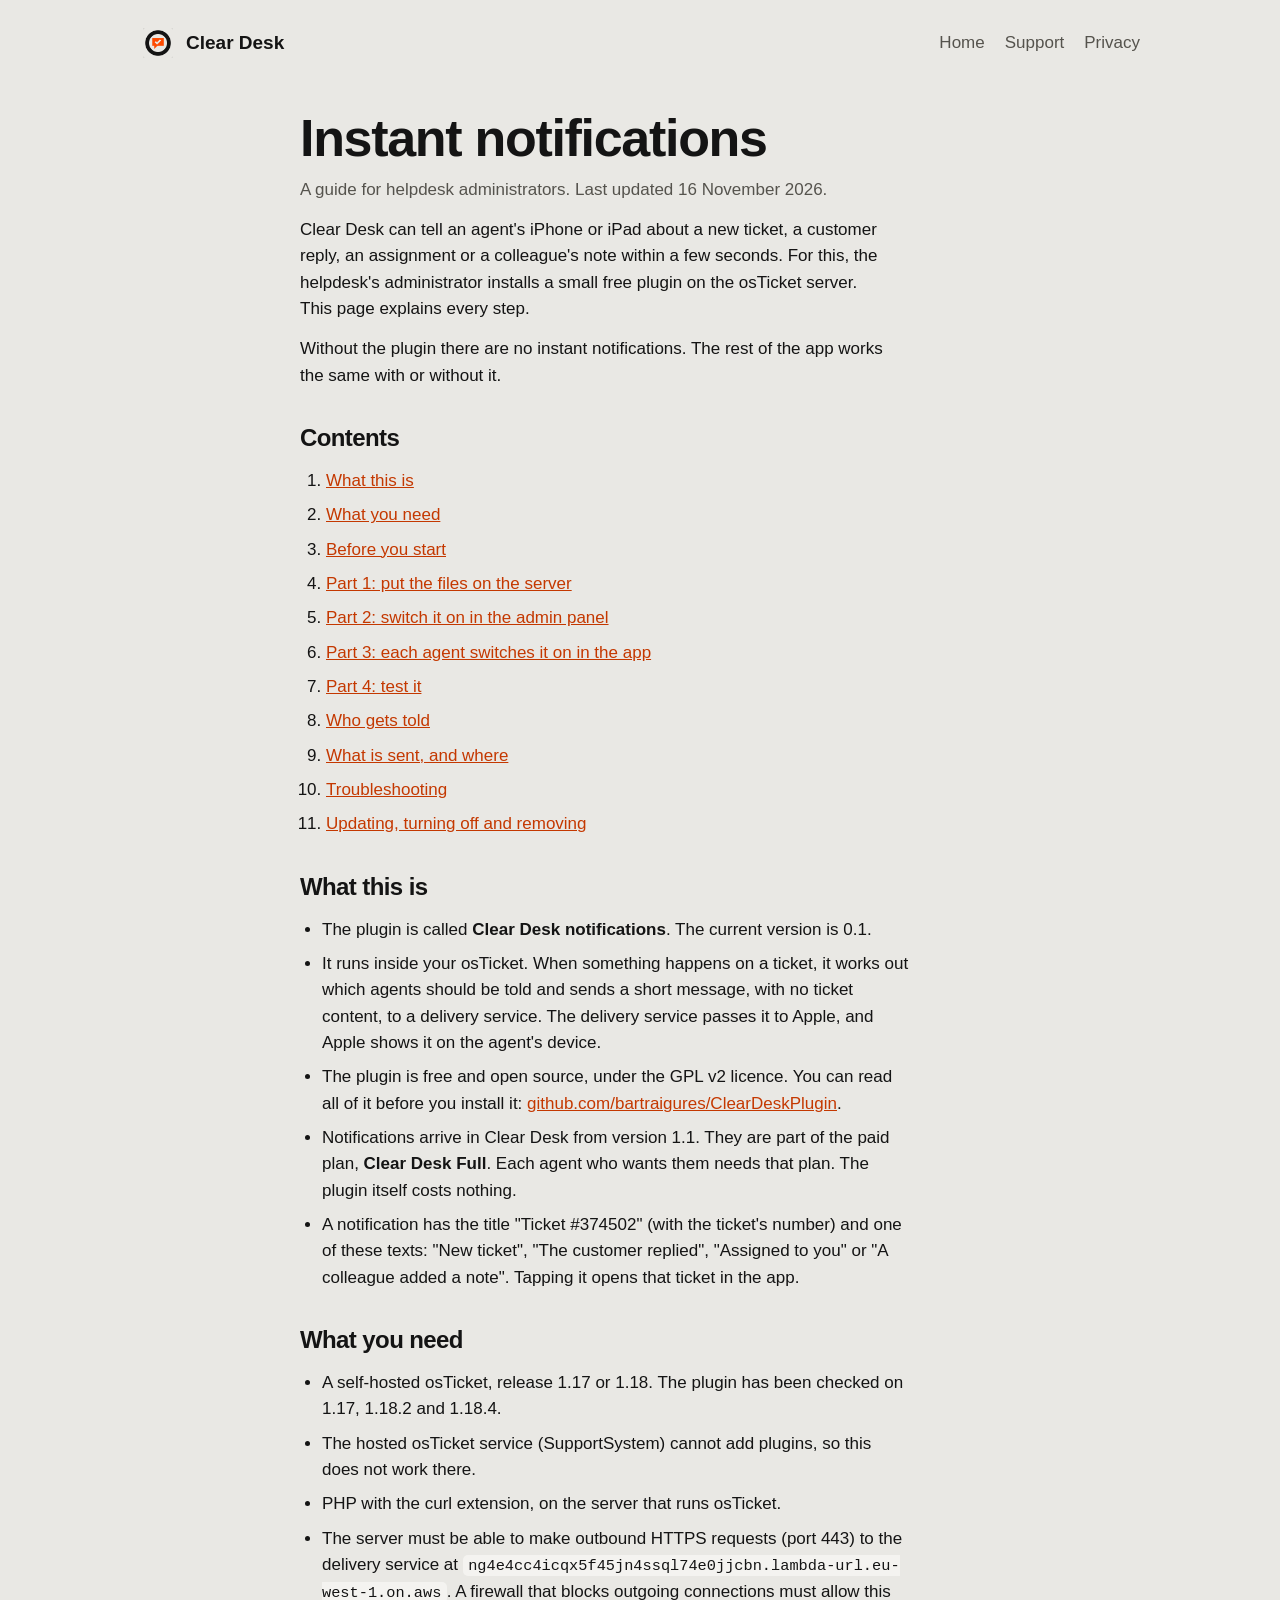
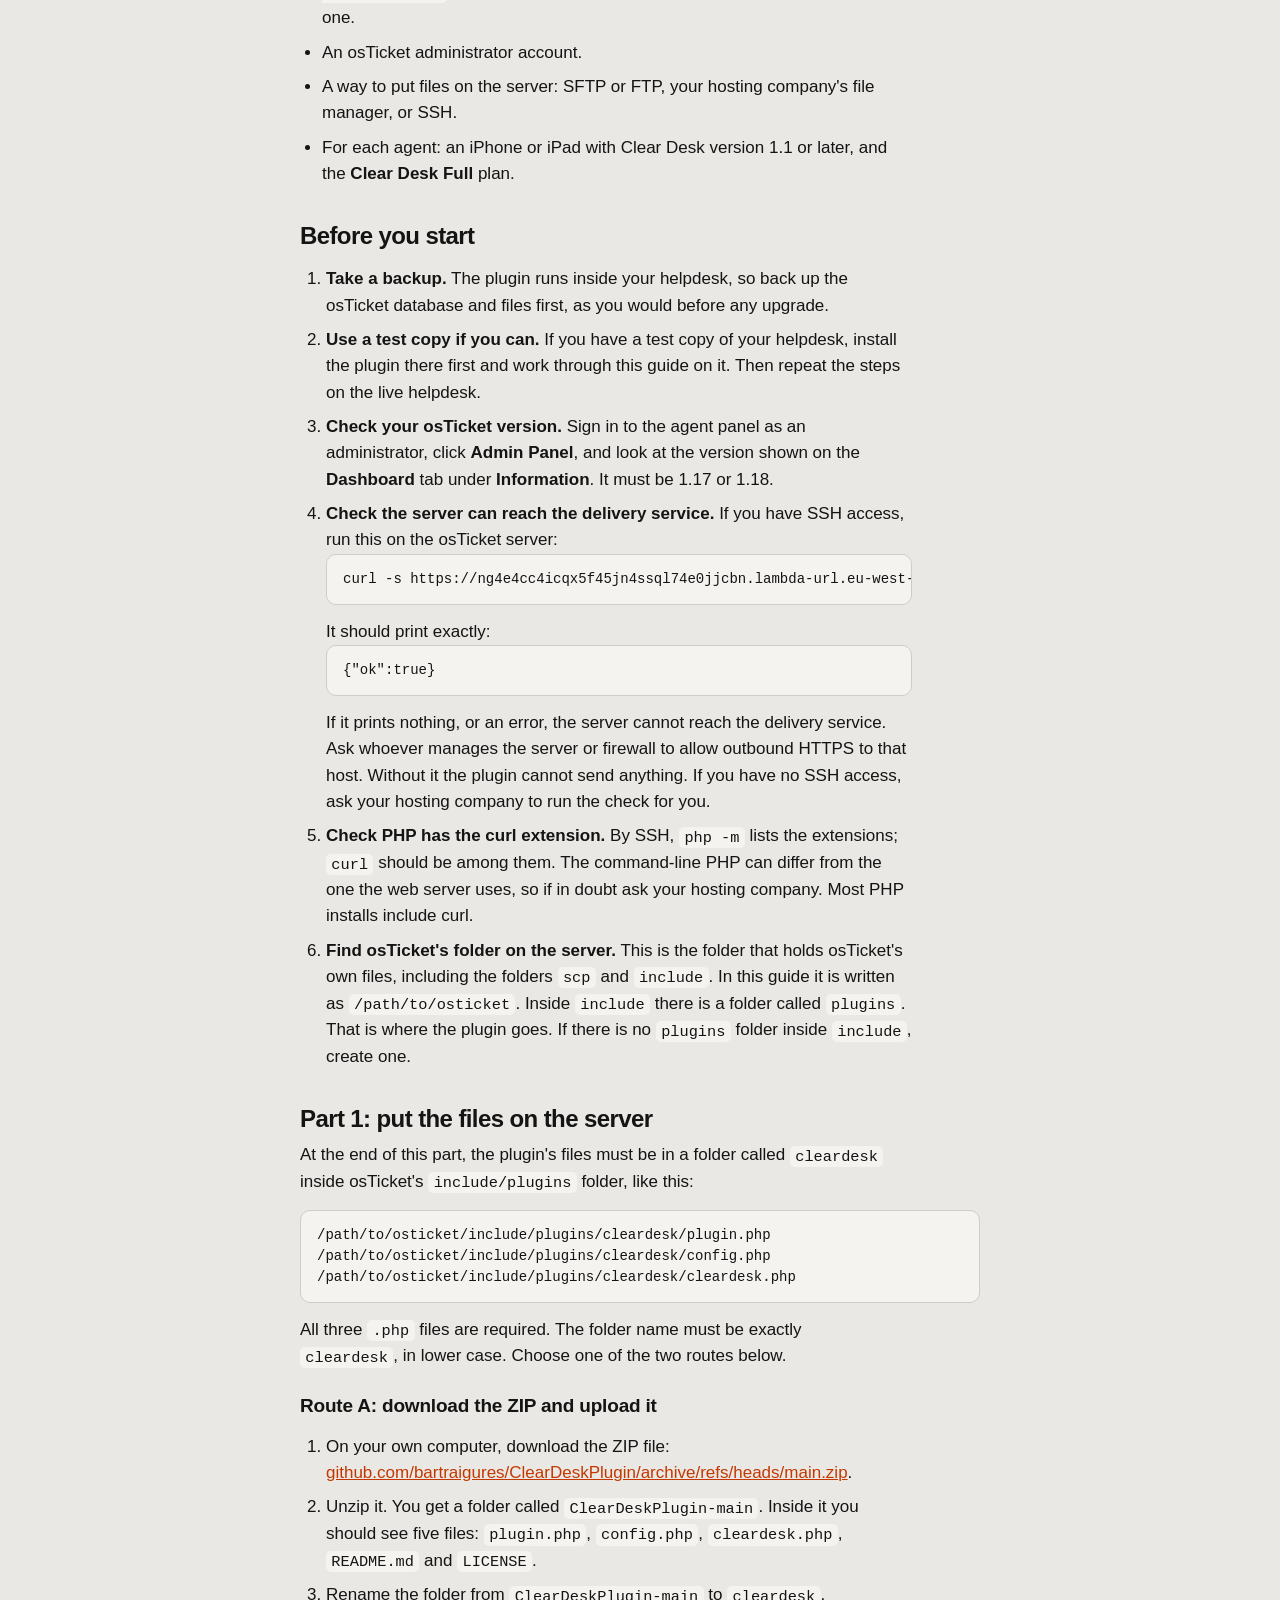
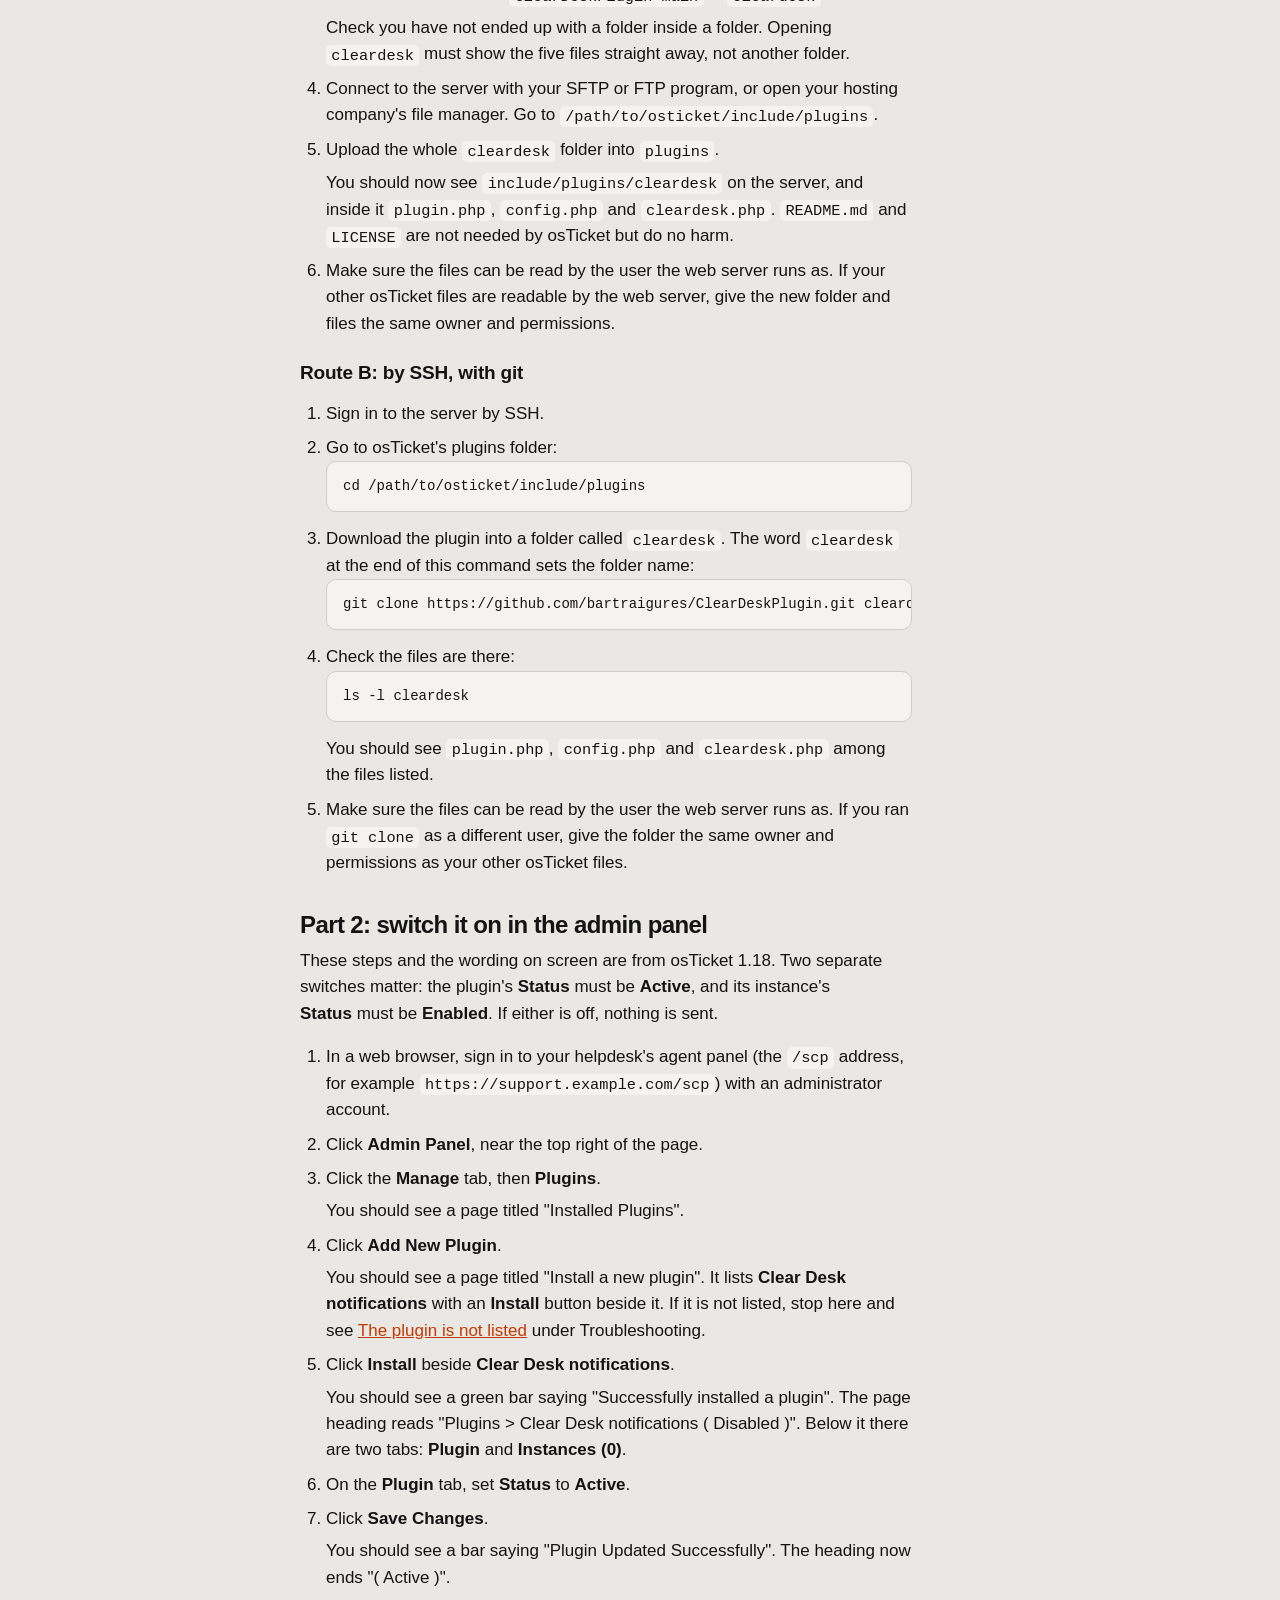
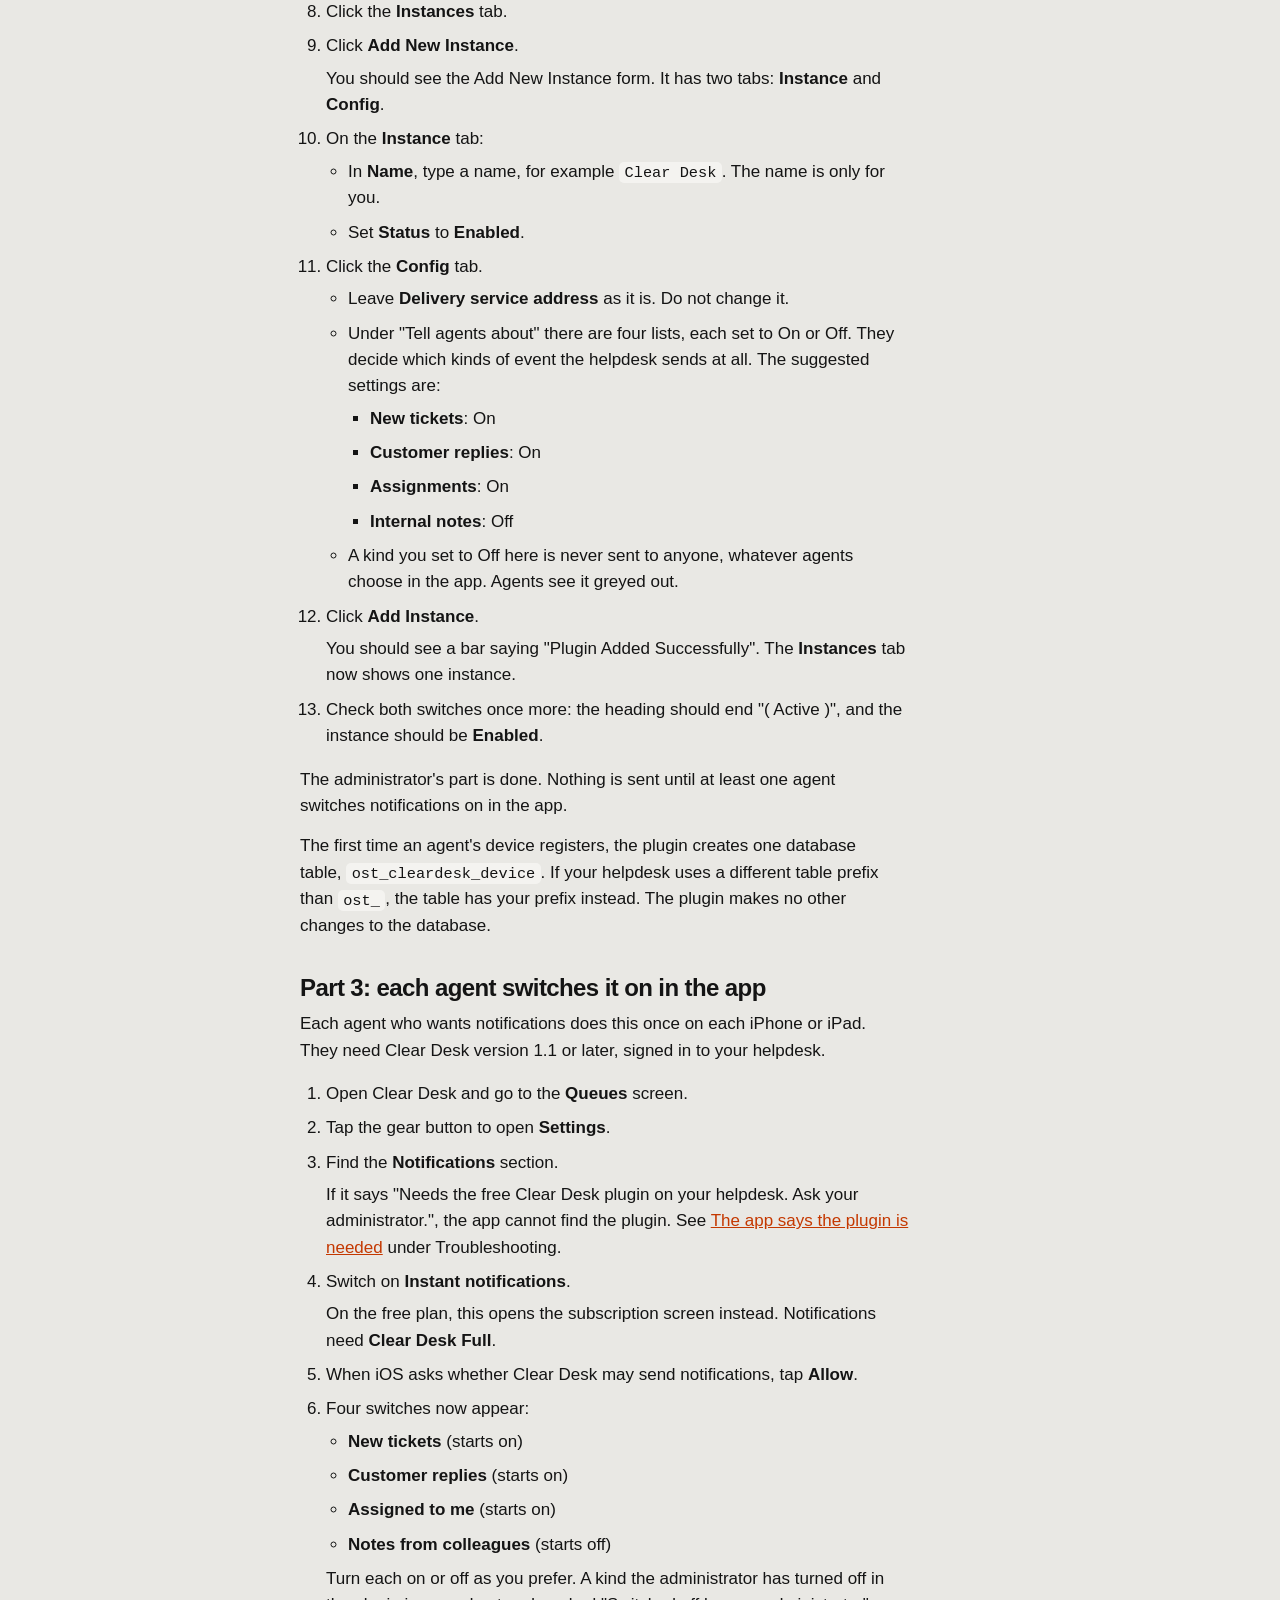
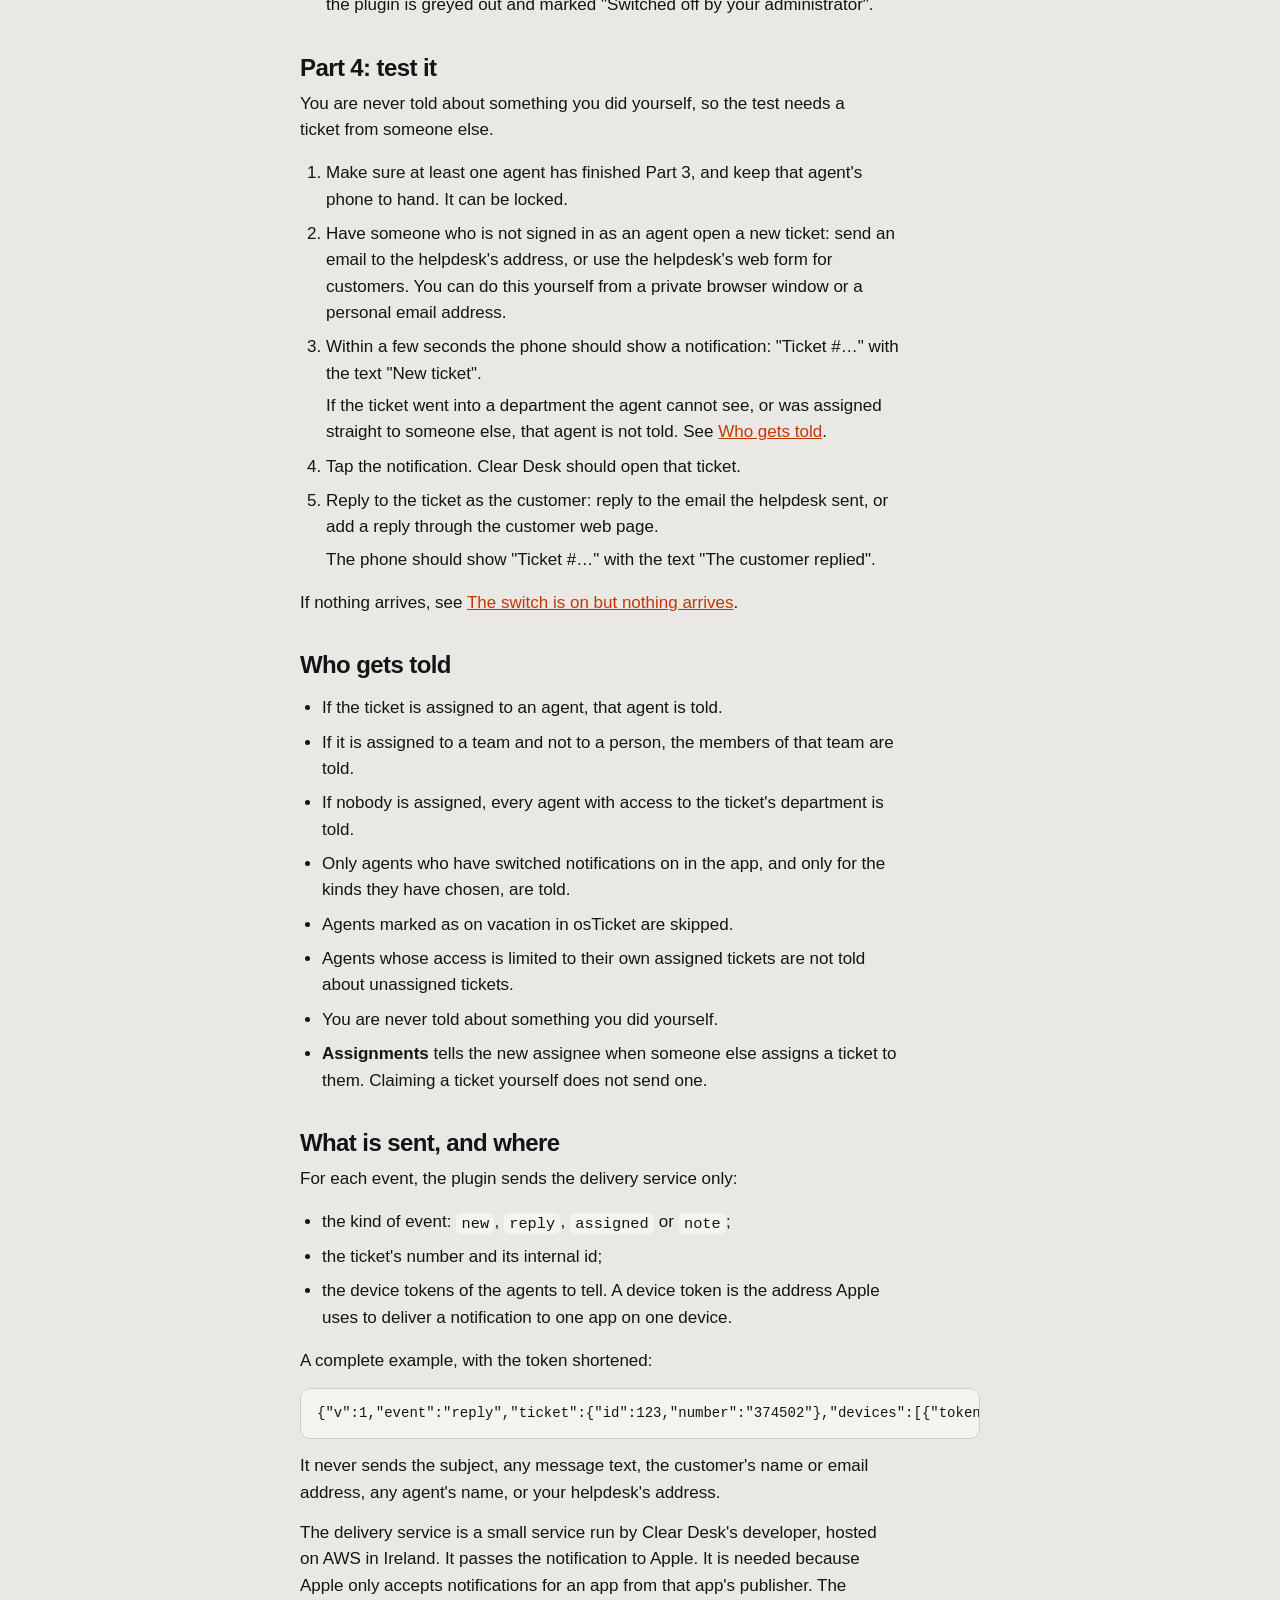
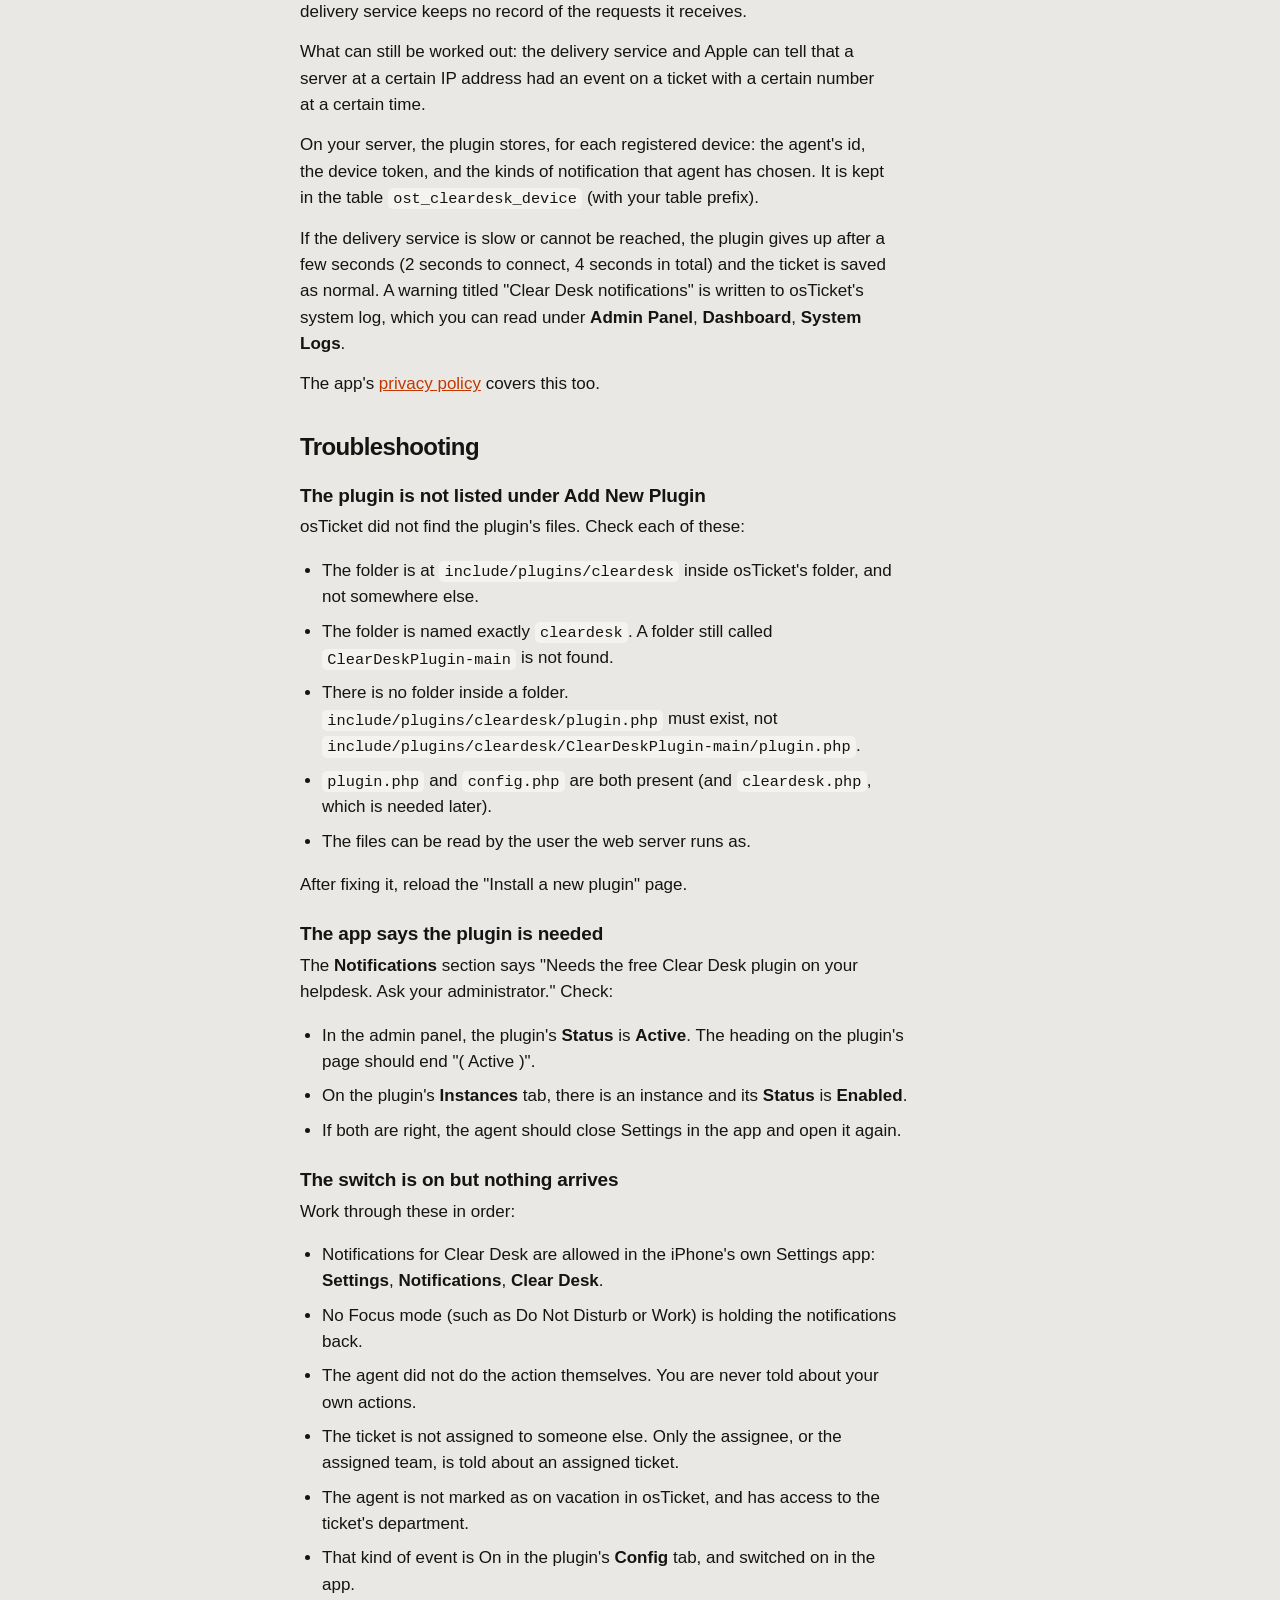
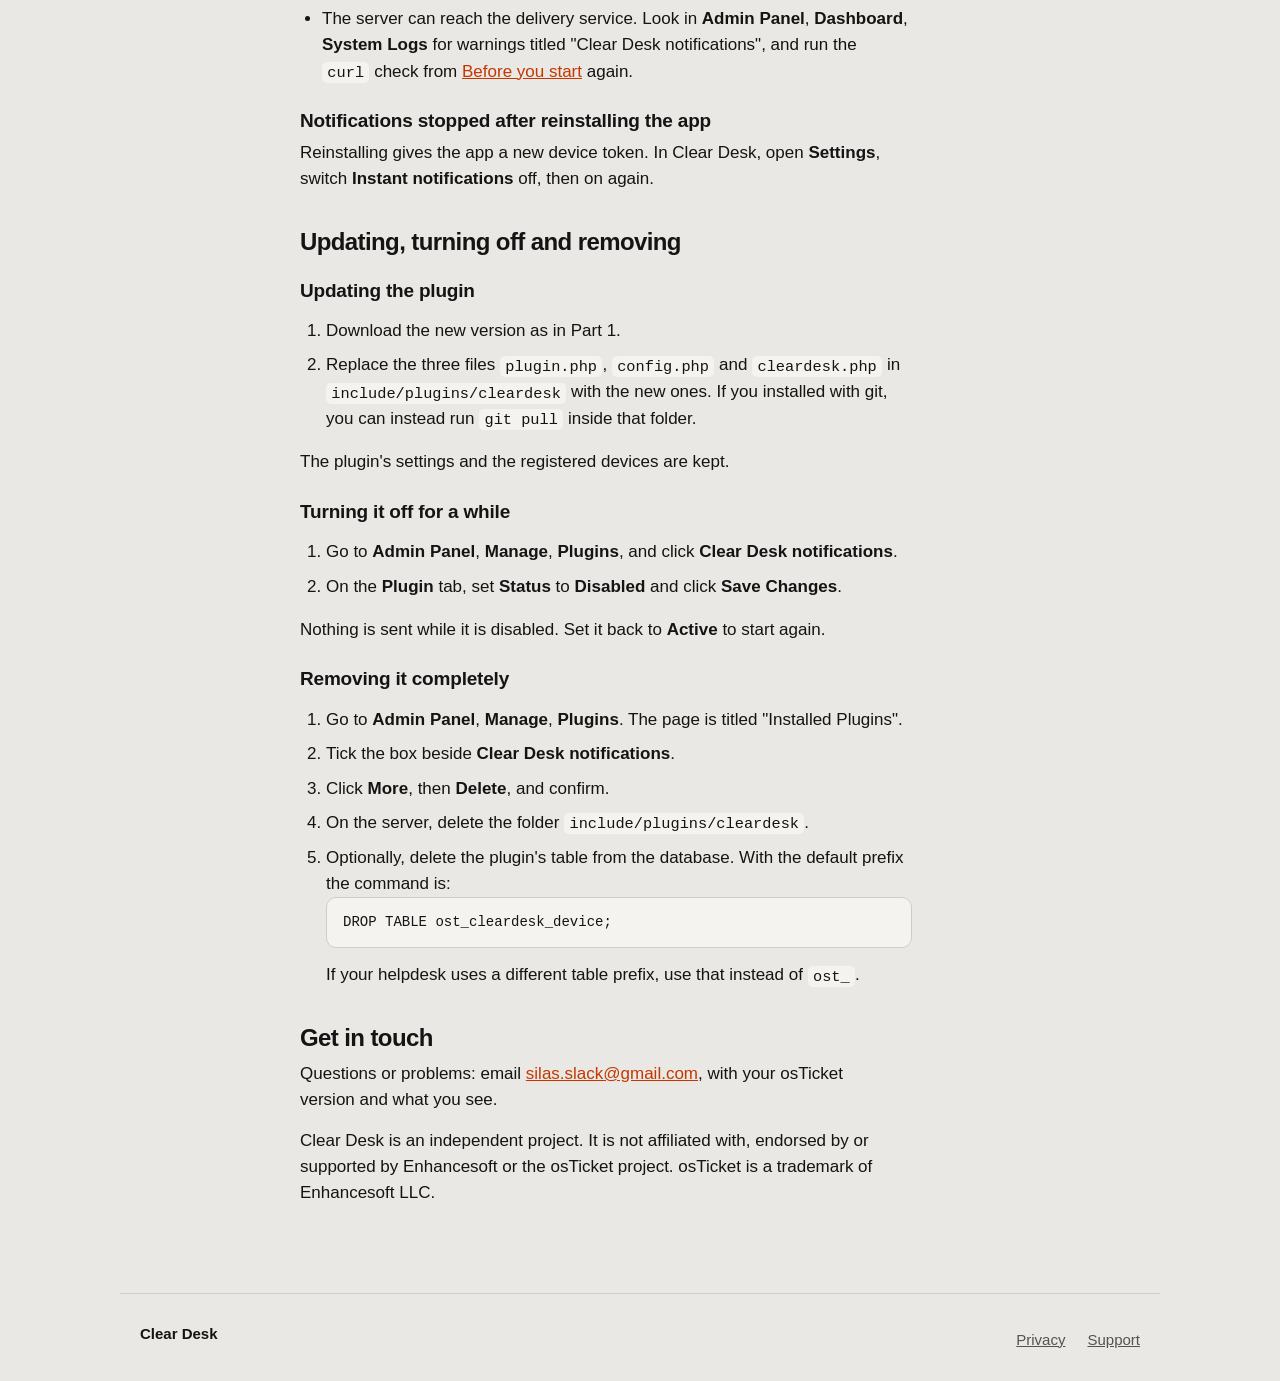
==== notifications.html @ 67a43e0c "Add the step-by-step guide to instant notifications A full install guide for the optional plugin, a " ====
<!doctype html>
<html lang="en">
<head>
<meta charset="utf-8">
<meta name="viewport" content="width=device-width, initial-scale=1">
<title>Notifications: Clear Desk</title>
<meta name="description" content="How a helpdesk administrator installs the free Clear Desk notifications plugin on a self-hosted osTicket, step by step.">
<link rel="icon" href="img/icon.png">
<link rel="stylesheet" href="site.css">
</head>
<body>
<header class="wrap top">
<a class="brand" href="./"><img src="img/icon.png" alt="" width="36" height="36">Clear Desk</a>
<nav><a href="./">Home</a><a href="support.html">Support</a><a href="privacy.html">Privacy</a></nav>
</header>

<main class="wrap prose">
<h1>Instant notifications</h1>
<p class="dated">A guide for helpdesk administrators. Last updated 16 November 2026.</p>

<p>Clear Desk can tell an agent's iPhone or iPad about a new ticket, a customer reply, an assignment or a colleague's note within a few seconds. For this, the helpdesk's administrator installs a small free plugin on the osTicket server. This page explains every step.</p>
<p>Without the plugin there are no instant notifications. The rest of the app works the same with or without it.</p>

<h2>Contents</h2>
<ol>
<li><a href="#about">What this is</a></li>
<li><a href="#need">What you need</a></li>
<li><a href="#before">Before you start</a></li>
<li><a href="#files">Part 1: put the files on the server</a></li>
<li><a href="#admin">Part 2: switch it on in the admin panel</a></li>
<li><a href="#app">Part 3: each agent switches it on in the app</a></li>
<li><a href="#test">Part 4: test it</a></li>
<li><a href="#who">Who gets told</a></li>
<li><a href="#sent">What is sent, and where</a></li>
<li><a href="#trouble">Troubleshooting</a></li>
<li><a href="#remove">Updating, turning off and removing</a></li>
</ol>

<h2 id="about">What this is</h2>
<ul>
<li>The plugin is called <strong>Clear Desk notifications</strong>. The current version is 0.1.</li>
<li>It runs inside your osTicket. When something happens on a ticket, it works out which agents should be told and sends a short message, with no ticket content, to a delivery service. The delivery service passes it to Apple, and Apple shows it on the agent's device.</li>
<li>The plugin is free and open source, under the GPL v2 licence. You can read all of it before you install it: <a href="https://github.com/bartraigures/ClearDeskPlugin">github.com/bartraigures/ClearDeskPlugin</a>.</li>
<li>Notifications arrive in Clear Desk from version 1.1. They are part of the paid plan, <strong>Clear Desk Full</strong>. Each agent who wants them needs that plan. The plugin itself costs nothing.</li>
<li>A notification has the title "Ticket #374502" (with the ticket's number) and one of these texts: "New ticket", "The customer replied", "Assigned to you" or "A colleague added a note". Tapping it opens that ticket in the app.</li>
</ul>

<h2 id="need">What you need</h2>
<ul>
<li>A self-hosted osTicket, release 1.17 or 1.18. The plugin has been checked on 1.17, 1.18.2 and 1.18.4.</li>
<li>The hosted osTicket service (SupportSystem) cannot add plugins, so this does not work there.</li>
<li>PHP with the curl extension, on the server that runs osTicket.</li>
<li>The server must be able to make outbound HTTPS requests (port 443) to the delivery service at <code>ng4e4cc4icqx5f45jn4ssql74e0jjcbn.lambda-url.eu-west-1.on.aws</code>. A firewall that blocks outgoing connections must allow this one.</li>
<li>An osTicket administrator account.</li>
<li>A way to put files on the server: SFTP or FTP, your hosting company's file manager, or SSH.</li>
<li>For each agent: an iPhone or iPad with Clear Desk version 1.1 or later, and the <strong>Clear Desk Full</strong> plan.</li>
</ul>

<h2 id="before">Before you start</h2>
<ol>
<li>
<p><strong>Take a backup.</strong> The plugin runs inside your helpdesk, so back up the osTicket database and files first, as you would before any upgrade.</p>
</li>
<li>
<p><strong>Use a test copy if you can.</strong> If you have a test copy of your helpdesk, install the plugin there first and work through this guide on it. Then repeat the steps on the live helpdesk.</p>
</li>
<li>
<p><strong>Check your osTicket version.</strong> Sign in to the agent panel as an administrator, click <strong>Admin Panel</strong>, and look at the version shown on the <strong>Dashboard</strong> tab under <strong>Information</strong>. It must be 1.17 or 1.18.</p>
</li>
<li>
<p><strong>Check the server can reach the delivery service.</strong> If you have SSH access, run this on the osTicket server:</p>
<pre><code>curl -s https://ng4e4cc4icqx5f45jn4ssql74e0jjcbn.lambda-url.eu-west-1.on.aws/v1/health</code></pre>
<p>It should print exactly:</p>
<pre><code>{"ok":true}</code></pre>
<p>If it prints nothing, or an error, the server cannot reach the delivery service. Ask whoever manages the server or firewall to allow outbound HTTPS to that host. Without it the plugin cannot send anything. If you have no SSH access, ask your hosting company to run the check for you.</p>
</li>
<li>
<p><strong>Check PHP has the curl extension.</strong> By SSH, <code>php -m</code> lists the extensions; <code>curl</code> should be among them. The command-line PHP can differ from the one the web server uses, so if in doubt ask your hosting company. Most PHP installs include curl.</p>
</li>
<li>
<p><strong>Find osTicket's folder on the server.</strong> This is the folder that holds osTicket's own files, including the folders <code>scp</code> and <code>include</code>. In this guide it is written as <code>/path/to/osticket</code>. Inside <code>include</code> there is a folder called <code>plugins</code>. That is where the plugin goes. If there is no <code>plugins</code> folder inside <code>include</code>, create one.</p>
</li>
</ol>

<h2 id="files">Part 1: put the files on the server</h2>
<p>At the end of this part, the plugin's files must be in a folder called <code>cleardesk</code> inside osTicket's <code>include/plugins</code> folder, like this:</p>
<pre><code>/path/to/osticket/include/plugins/cleardesk/plugin.php
/path/to/osticket/include/plugins/cleardesk/config.php
/path/to/osticket/include/plugins/cleardesk/cleardesk.php</code></pre>
<p>All three <code>.php</code> files are required. The folder name must be exactly <code>cleardesk</code>, in lower case. Choose one of the two routes below.</p>

<h3>Route A: download the ZIP and upload it</h3>
<ol>
<li>
<p>On your own computer, download the ZIP file: <a href="https://github.com/bartraigures/ClearDeskPlugin/archive/refs/heads/main.zip">github.com/bartraigures/ClearDeskPlugin/archive/refs/heads/main.zip</a>.</p>
</li>
<li>
<p>Unzip it. You get a folder called <code>ClearDeskPlugin-main</code>. Inside it you should see five files: <code>plugin.php</code>, <code>config.php</code>, <code>cleardesk.php</code>, <code>README.md</code> and <code>LICENSE</code>.</p>
</li>
<li>
<p>Rename the folder from <code>ClearDeskPlugin-main</code> to <code>cleardesk</code>.</p>
<p>Check you have not ended up with a folder inside a folder. Opening <code>cleardesk</code> must show the five files straight away, not another folder.</p>
</li>
<li>
<p>Connect to the server with your SFTP or FTP program, or open your hosting company's file manager. Go to <code>/path/to/osticket/include/plugins</code>.</p>
</li>
<li>
<p>Upload the whole <code>cleardesk</code> folder into <code>plugins</code>.</p>
<p>You should now see <code>include/plugins/cleardesk</code> on the server, and inside it <code>plugin.php</code>, <code>config.php</code> and <code>cleardesk.php</code>. <code>README.md</code> and <code>LICENSE</code> are not needed by osTicket but do no harm.</p>
</li>
<li>
<p>Make sure the files can be read by the user the web server runs as. If your other osTicket files are readable by the web server, give the new folder and files the same owner and permissions.</p>
</li>
</ol>

<h3>Route B: by SSH, with git</h3>
<ol>
<li>
<p>Sign in to the server by SSH.</p>
</li>
<li>
<p>Go to osTicket's plugins folder:</p>
<pre><code>cd /path/to/osticket/include/plugins</code></pre>
</li>
<li>
<p>Download the plugin into a folder called <code>cleardesk</code>. The word <code>cleardesk</code> at the end of this command sets the folder name:</p>
<pre><code>git clone https://github.com/bartraigures/ClearDeskPlugin.git cleardesk</code></pre>
</li>
<li>
<p>Check the files are there:</p>
<pre><code>ls -l cleardesk</code></pre>
<p>You should see <code>plugin.php</code>, <code>config.php</code> and <code>cleardesk.php</code> among the files listed.</p>
</li>
<li>
<p>Make sure the files can be read by the user the web server runs as. If you ran <code>git clone</code> as a different user, give the folder the same owner and permissions as your other osTicket files.</p>
</li>
</ol>

<h2 id="admin">Part 2: switch it on in the admin panel</h2>
<p>These steps and the wording on screen are from osTicket 1.18. Two separate switches matter: the plugin's <strong>Status</strong> must be <strong>Active</strong>, and its instance's <strong>Status</strong> must be <strong>Enabled</strong>. If either is off, nothing is sent.</p>
<ol>
<li>
<p>In a web browser, sign in to your helpdesk's agent panel (the <code>/scp</code> address, for example <code>https://support.example.com/scp</code>) with an administrator account.</p>
</li>
<li>
<p>Click <strong>Admin Panel</strong>, near the top right of the page.</p>
</li>
<li>
<p>Click the <strong>Manage</strong> tab, then <strong>Plugins</strong>.</p>
<p>You should see a page titled "Installed Plugins".</p>
</li>
<li>
<p>Click <strong>Add New Plugin</strong>.</p>
<p>You should see a page titled "Install a new plugin". It lists <strong>Clear Desk notifications</strong> with an <strong>Install</strong> button beside it. If it is not listed, stop here and see <a href="#not-listed">The plugin is not listed</a> under Troubleshooting.</p>
</li>
<li>
<p>Click <strong>Install</strong> beside <strong>Clear Desk notifications</strong>.</p>
<p>You should see a green bar saying "Successfully installed a plugin". The page heading reads "Plugins &gt; Clear Desk notifications ( Disabled )". Below it there are two tabs: <strong>Plugin</strong> and <strong>Instances (0)</strong>.</p>
</li>
<li>
<p>On the <strong>Plugin</strong> tab, set <strong>Status</strong> to <strong>Active</strong>.</p>
</li>
<li>
<p>Click <strong>Save Changes</strong>.</p>
<p>You should see a bar saying "Plugin Updated Successfully". The heading now ends "( Active )".</p>
</li>
<li>
<p>Click the <strong>Instances</strong> tab.</p>
</li>
<li>
<p>Click <strong>Add New Instance</strong>.</p>
<p>You should see the Add New Instance form. It has two tabs: <strong>Instance</strong> and <strong>Config</strong>.</p>
</li>
<li>
<p>On the <strong>Instance</strong> tab:</p>
<ul>
<li>In <strong>Name</strong>, type a name, for example <code>Clear Desk</code>. The name is only for you.</li>
<li>Set <strong>Status</strong> to <strong>Enabled</strong>.</li>
</ul>
</li>
<li>
<p>Click the <strong>Config</strong> tab.</p>
<ul>
<li>Leave <strong>Delivery service address</strong> as it is. Do not change it.</li>
<li>Under "Tell agents about" there are four lists, each set to On or Off. They decide which kinds of event the helpdesk sends at all. The suggested settings are:
<ul>
<li><strong>New tickets</strong>: On</li>
<li><strong>Customer replies</strong>: On</li>
<li><strong>Assignments</strong>: On</li>
<li><strong>Internal notes</strong>: Off</li>
</ul>
</li>
<li>A kind you set to Off here is never sent to anyone, whatever agents choose in the app. Agents see it greyed out.</li>
</ul>
</li>
<li>
<p>Click <strong>Add Instance</strong>.</p>
<p>You should see a bar saying "Plugin Added Successfully". The <strong>Instances</strong> tab now shows one instance.</p>
</li>
<li>
<p>Check both switches once more: the heading should end "( Active )", and the instance should be <strong>Enabled</strong>.</p>
</li>
</ol>
<p>The administrator's part is done. Nothing is sent until at least one agent switches notifications on in the app.</p>
<p>The first time an agent's device registers, the plugin creates one database table, <code>ost_cleardesk_device</code>. If your helpdesk uses a different table prefix than <code>ost_</code>, the table has your prefix instead. The plugin makes no other changes to the database.</p>

<h2 id="app">Part 3: each agent switches it on in the app</h2>
<p>Each agent who wants notifications does this once on each iPhone or iPad. They need Clear Desk version 1.1 or later, signed in to your helpdesk.</p>
<ol>
<li>
<p>Open Clear Desk and go to the <strong>Queues</strong> screen.</p>
</li>
<li>
<p>Tap the gear button to open <strong>Settings</strong>.</p>
</li>
<li>
<p>Find the <strong>Notifications</strong> section.</p>
<p>If it says "Needs the free Clear Desk plugin on your helpdesk. Ask your administrator.", the app cannot find the plugin. See <a href="#app-says">The app says the plugin is needed</a> under Troubleshooting.</p>
</li>
<li>
<p>Switch on <strong>Instant notifications</strong>.</p>
<p>On the free plan, this opens the subscription screen instead. Notifications need <strong>Clear Desk Full</strong>.</p>
</li>
<li>
<p>When iOS asks whether Clear Desk may send notifications, tap <strong>Allow</strong>.</p>
</li>
<li>
<p>Four switches now appear:</p>
<ul>
<li><strong>New tickets</strong> (starts on)</li>
<li><strong>Customer replies</strong> (starts on)</li>
<li><strong>Assigned to me</strong> (starts on)</li>
<li><strong>Notes from colleagues</strong> (starts off)</li>
</ul>
<p>Turn each on or off as you prefer. A kind the administrator has turned off in the plugin is greyed out and marked "Switched off by your administrator".</p>
</li>
</ol>

<h2 id="test">Part 4: test it</h2>
<p>You are never told about something you did yourself, so the test needs a ticket from someone else.</p>
<ol>
<li>
<p>Make sure at least one agent has finished Part 3, and keep that agent's phone to hand. It can be locked.</p>
</li>
<li>
<p>Have someone who is not signed in as an agent open a new ticket: send an email to the helpdesk's address, or use the helpdesk's web form for customers. You can do this yourself from a private browser window or a personal email address.</p>
</li>
<li>
<p>Within a few seconds the phone should show a notification: "Ticket #…" with the text "New ticket".</p>
<p>If the ticket went into a department the agent cannot see, or was assigned straight to someone else, that agent is not told. See <a href="#who">Who gets told</a>.</p>
</li>
<li>
<p>Tap the notification. Clear Desk should open that ticket.</p>
</li>
<li>
<p>Reply to the ticket as the customer: reply to the email the helpdesk sent, or add a reply through the customer web page.</p>
<p>The phone should show "Ticket #…" with the text "The customer replied".</p>
</li>
</ol>
<p>If nothing arrives, see <a href="#nothing">The switch is on but nothing arrives</a>.</p>

<h2 id="who">Who gets told</h2>
<ul>
<li>If the ticket is assigned to an agent, that agent is told.</li>
<li>If it is assigned to a team and not to a person, the members of that team are told.</li>
<li>If nobody is assigned, every agent with access to the ticket's department is told.</li>
<li>Only agents who have switched notifications on in the app, and only for the kinds they have chosen, are told.</li>
<li>Agents marked as on vacation in osTicket are skipped.</li>
<li>Agents whose access is limited to their own assigned tickets are not told about unassigned tickets.</li>
<li>You are never told about something you did yourself.</li>
<li><strong>Assignments</strong> tells the new assignee when someone else assigns a ticket to them. Claiming a ticket yourself does not send one.</li>
</ul>

<h2 id="sent">What is sent, and where</h2>
<p>For each event, the plugin sends the delivery service only:</p>
<ul>
<li>the kind of event: <code>new</code>, <code>reply</code>, <code>assigned</code> or <code>note</code>;</li>
<li>the ticket's number and its internal id;</li>
<li>the device tokens of the agents to tell. A device token is the address Apple uses to deliver a notification to one app on one device.</li>
</ul>
<p>A complete example, with the token shortened:</p>
<pre><code>{"v":1,"event":"reply","ticket":{"id":123,"number":"374502"},"devices":[{"token":"…","env":"production"}]}</code></pre>
<p>It never sends the subject, any message text, the customer's name or email address, any agent's name, or your helpdesk's address.</p>
<p>The delivery service is a small service run by Clear Desk's developer, hosted on AWS in Ireland. It passes the notification to Apple. It is needed because Apple only accepts notifications for an app from that app's publisher. The delivery service keeps no record of the requests it receives.</p>
<p>What can still be worked out: the delivery service and Apple can tell that a server at a certain IP address had an event on a ticket with a certain number at a certain time.</p>
<p>On your server, the plugin stores, for each registered device: the agent's id, the device token, and the kinds of notification that agent has chosen. It is kept in the table <code>ost_cleardesk_device</code> (with your table prefix).</p>
<p>If the delivery service is slow or cannot be reached, the plugin gives up after a few seconds (2 seconds to connect, 4 seconds in total) and the ticket is saved as normal. A warning titled "Clear Desk notifications" is written to osTicket's system log, which you can read under <strong>Admin Panel</strong>, <strong>Dashboard</strong>, <strong>System Logs</strong>.</p>
<p>The app's <a href="privacy.html">privacy policy</a> covers this too.</p>

<h2 id="trouble">Troubleshooting</h2>

<h3 id="not-listed">The plugin is not listed under Add New Plugin</h3>
<p>osTicket did not find the plugin's files. Check each of these:</p>
<ul>
<li>The folder is at <code>include/plugins/cleardesk</code> inside osTicket's folder, and not somewhere else.</li>
<li>The folder is named exactly <code>cleardesk</code>. A folder still called <code>ClearDeskPlugin-main</code> is not found.</li>
<li>There is no folder inside a folder. <code>include/plugins/cleardesk/plugin.php</code> must exist, not <code>include/plugins/cleardesk/ClearDeskPlugin-main/plugin.php</code>.</li>
<li><code>plugin.php</code> and <code>config.php</code> are both present (and <code>cleardesk.php</code>, which is needed later).</li>
<li>The files can be read by the user the web server runs as.</li>
</ul>
<p>After fixing it, reload the "Install a new plugin" page.</p>

<h3 id="app-says">The app says the plugin is needed</h3>
<p>The <strong>Notifications</strong> section says "Needs the free Clear Desk plugin on your helpdesk. Ask your administrator." Check:</p>
<ul>
<li>In the admin panel, the plugin's <strong>Status</strong> is <strong>Active</strong>. The heading on the plugin's page should end "( Active )".</li>
<li>On the plugin's <strong>Instances</strong> tab, there is an instance and its <strong>Status</strong> is <strong>Enabled</strong>.</li>
<li>If both are right, the agent should close Settings in the app and open it again.</li>
</ul>

<h3 id="nothing">The switch is on but nothing arrives</h3>
<p>Work through these in order:</p>
<ul>
<li>Notifications for Clear Desk are allowed in the iPhone's own Settings app: <strong>Settings</strong>, <strong>Notifications</strong>, <strong>Clear Desk</strong>.</li>
<li>No Focus mode (such as Do Not Disturb or Work) is holding the notifications back.</li>
<li>The agent did not do the action themselves. You are never told about your own actions.</li>
<li>The ticket is not assigned to someone else. Only the assignee, or the assigned team, is told about an assigned ticket.</li>
<li>The agent is not marked as on vacation in osTicket, and has access to the ticket's department.</li>
<li>That kind of event is On in the plugin's <strong>Config</strong> tab, and switched on in the app.</li>
<li>The server can reach the delivery service. Look in <strong>Admin Panel</strong>, <strong>Dashboard</strong>, <strong>System Logs</strong> for warnings titled "Clear Desk notifications", and run the <code>curl</code> check from <a href="#before">Before you start</a> again.</li>
</ul>

<h3>Notifications stopped after reinstalling the app</h3>
<p>Reinstalling gives the app a new device token. In Clear Desk, open <strong>Settings</strong>, switch <strong>Instant notifications</strong> off, then on again.</p>

<h2 id="remove">Updating, turning off and removing</h2>

<h3>Updating the plugin</h3>
<ol>
<li>
<p>Download the new version as in Part 1.</p>
</li>
<li>
<p>Replace the three files <code>plugin.php</code>, <code>config.php</code> and <code>cleardesk.php</code> in <code>include/plugins/cleardesk</code> with the new ones. If you installed with git, you can instead run <code>git pull</code> inside that folder.</p>
</li>
</ol>
<p>The plugin's settings and the registered devices are kept.</p>

<h3>Turning it off for a while</h3>
<ol>
<li>
<p>Go to <strong>Admin Panel</strong>, <strong>Manage</strong>, <strong>Plugins</strong>, and click <strong>Clear Desk notifications</strong>.</p>
</li>
<li>
<p>On the <strong>Plugin</strong> tab, set <strong>Status</strong> to <strong>Disabled</strong> and click <strong>Save Changes</strong>.</p>
</li>
</ol>
<p>Nothing is sent while it is disabled. Set it back to <strong>Active</strong> to start again.</p>

<h3>Removing it completely</h3>
<ol>
<li>
<p>Go to <strong>Admin Panel</strong>, <strong>Manage</strong>, <strong>Plugins</strong>. The page is titled "Installed Plugins".</p>
</li>
<li>
<p>Tick the box beside <strong>Clear Desk notifications</strong>.</p>
</li>
<li>
<p>Click <strong>More</strong>, then <strong>Delete</strong>, and confirm.</p>
</li>
<li>
<p>On the server, delete the folder <code>include/plugins/cleardesk</code>.</p>
</li>
<li>
<p>Optionally, delete the plugin's table from the database. With the default prefix the command is:</p>
<pre><code>DROP TABLE ost_cleardesk_device;</code></pre>
<p>If your helpdesk uses a different table prefix, use that instead of <code>ost_</code>.</p>
</li>
</ol>

<h2>Get in touch</h2>
<p>Questions or problems: email <a href="mailto:silas.slack@gmail.com">silas.slack@gmail.com</a>, with your osTicket version and what you see.</p>

<p>Clear Desk is an independent project. It is not affiliated with, endorsed by or supported by Enhancesoft or the osTicket project. osTicket is a trademark of Enhancesoft LLC.</p>
</main>

<footer class="wrap foot">
<span>Clear Desk</span>
<a href="privacy.html">Privacy</a>
<a href="support.html">Support</a>
</footer>
</body>
</html>
---- site.css ----
/* The same paper, ink and orange as the app icon. */
:root {
  --paper: #E9E8E4;
  --raised: #F4F3F0;
  --ink: #141414;
  --quiet: #55534D;
  --rule: #CFCDC6;
  --orange: #C43800;
  --term: #17171B;
  --term-text: #D8D5CC;
}
@media (prefers-color-scheme: dark) {
  :root {
    --paper: #141414;
    --raised: #1E1E20;
    --ink: #ECEAE4;
    --quiet: #A6A39B;
    --rule: #34332F;
    --orange: #FF7A45;
    --term: #0C0C0E;
  }
}

* { box-sizing: border-box; }
html { -webkit-text-size-adjust: 100%; }
body {
  margin: 0;
  background: var(--paper);
  color: var(--ink);
  font: 17px/1.55 -apple-system, BlinkMacSystemFont, "Segoe UI", Roboto, Helvetica, Arial, sans-serif;
}
img { max-width: 100%; height: auto; display: block; }
a { color: var(--orange); }
code, pre { font-family: ui-monospace, "SF Mono", Menlo, Consolas, monospace; }
code { font-size: 0.9em; background: var(--raised); padding: 0.1em 0.35em; border-radius: 5px; }

.wrap { max-width: 1040px; margin: 0 auto; padding: 0 20px; }

.top { display: flex; align-items: center; justify-content: space-between; gap: 16px; padding-top: 20px; padding-bottom: 20px; flex-wrap: wrap; }
.brand { display: flex; align-items: center; gap: 10px; font-weight: 700; font-size: 19px; color: var(--ink); text-decoration: none; }
.brand img { border-radius: 9px; }
nav { display: flex; gap: 20px; flex-wrap: wrap; }
nav a { color: var(--quiet); text-decoration: none; padding: 10px 0; }
nav a:hover { color: var(--ink); }

h1, h2, h3 { line-height: 1.08; letter-spacing: -0.025em; margin: 0; text-wrap: balance; }
h1 { font-size: clamp(40px, 7vw, 72px); font-weight: 800; }
h2 { font-size: clamp(28px, 4.2vw, 42px); font-weight: 800; margin-bottom: 18px; }
h3 { font-size: 19px; letter-spacing: -0.01em; margin-bottom: 6px; }
p { margin: 0 0 14px; max-width: 62ch; }

.hero { display: grid; grid-template-columns: minmax(0, 1.15fr) minmax(0, 0.85fr); gap: 48px; align-items: center; padding-top: 28px; padding-bottom: 72px; }
.lede { font-size: 21px; color: var(--quiet); margin-top: 18px; }
.status { margin-top: 26px; font-size: 15px; color: var(--quiet); border-left: 3px solid var(--orange); padding-left: 12px; }
.shot { border-radius: 28px 28px 0 0; }

section { padding-top: 64px; padding-bottom: 64px; }
.band { background: var(--raised); border-top: 1px solid var(--rule); border-bottom: 1px solid var(--rule); }
.two { display: grid; grid-template-columns: minmax(0, 1fr) minmax(0, 1fr); gap: 44px; align-items: center; }

.term { margin: 0; background: var(--term); color: var(--term-text); padding: 22px; border-radius: 16px; font-size: 14px; line-height: 1.6; overflow-x: auto; }
.term .dim { color: #8A877F; }
.term .you { color: #FFFFFF; }
.term .hot { color: #FF8A5C; }

.steps { list-style: none; counter-reset: step; margin: 0; padding: 0; display: grid; grid-template-columns: repeat(4, minmax(0, 1fr)); gap: 28px; }
.steps li { counter-increment: step; border-top: 2px solid var(--ink); padding-top: 14px; }
.steps li::before { content: counter(step); font: 700 14px ui-monospace, "SF Mono", Menlo, monospace; color: var(--orange); display: block; margin-bottom: 8px; }
.steps p, .facts p { color: var(--quiet); font-size: 16px; }

.gallery { display: grid; grid-template-columns: repeat(3, minmax(0, 1fr)); gap: 24px; padding-top: 0; }
figure { margin: 0; }
figure img { border-radius: 22px; box-shadow: 0 16px 40px rgba(0, 0, 0, 0.14); }
figcaption { color: var(--quiet); font-size: 15px; margin-top: 12px; }

.facts { list-style: none; margin: 0; padding: 0; display: grid; grid-template-columns: repeat(3, minmax(0, 1fr)); gap: 28px 32px; }

.prose { max-width: 720px; padding-top: 24px; padding-bottom: 72px; }
.prose h1 { font-size: clamp(34px, 6vw, 52px); margin-bottom: 10px; }
.prose h2 { font-size: 24px; margin: 36px 0 10px; }
.prose ul { padding-left: 22px; }
.prose ol { padding-left: 26px; }
.prose li { margin-bottom: 8px; max-width: 62ch; }
.prose li p { margin: 6px 0 0; }
.prose li ul { margin: 6px 0 0; }
.prose h3 { margin: 26px 0 8px; }
.prose code { overflow-wrap: anywhere; }
.prose pre { margin: 0 0 14px; background: var(--raised); border: 1px solid var(--rule); border-radius: 10px; padding: 14px 16px; overflow-x: auto; font-size: 14px; line-height: 1.5; }
.prose pre code { background: none; padding: 0; font-size: inherit; overflow-wrap: normal; }
.prose .dated { color: var(--quiet); }

.foot { display: flex; gap: 22px; flex-wrap: wrap; padding-top: 28px; padding-bottom: 40px; border-top: 1px solid var(--rule); color: var(--quiet); font-size: 15px; }
.foot span { margin-right: auto; font-weight: 600; color: var(--ink); }
.foot a { color: var(--quiet); padding: 6px 0; }

@media (max-width: 820px) {
  .hero, .two { grid-template-columns: minmax(0, 1fr); gap: 32px; }
  .hero { padding-bottom: 48px; }
  .shot { max-width: 360px; margin: 0 auto; }
  .steps { grid-template-columns: repeat(2, minmax(0, 1fr)); }
  .gallery, .facts { grid-template-columns: minmax(0, 1fr); }
  .gallery figure { max-width: 360px; margin: 0 auto; }
  section { padding-top: 48px; padding-bottom: 48px; }
}
@media (max-width: 480px) {
  .steps { grid-template-columns: minmax(0, 1fr); }
}
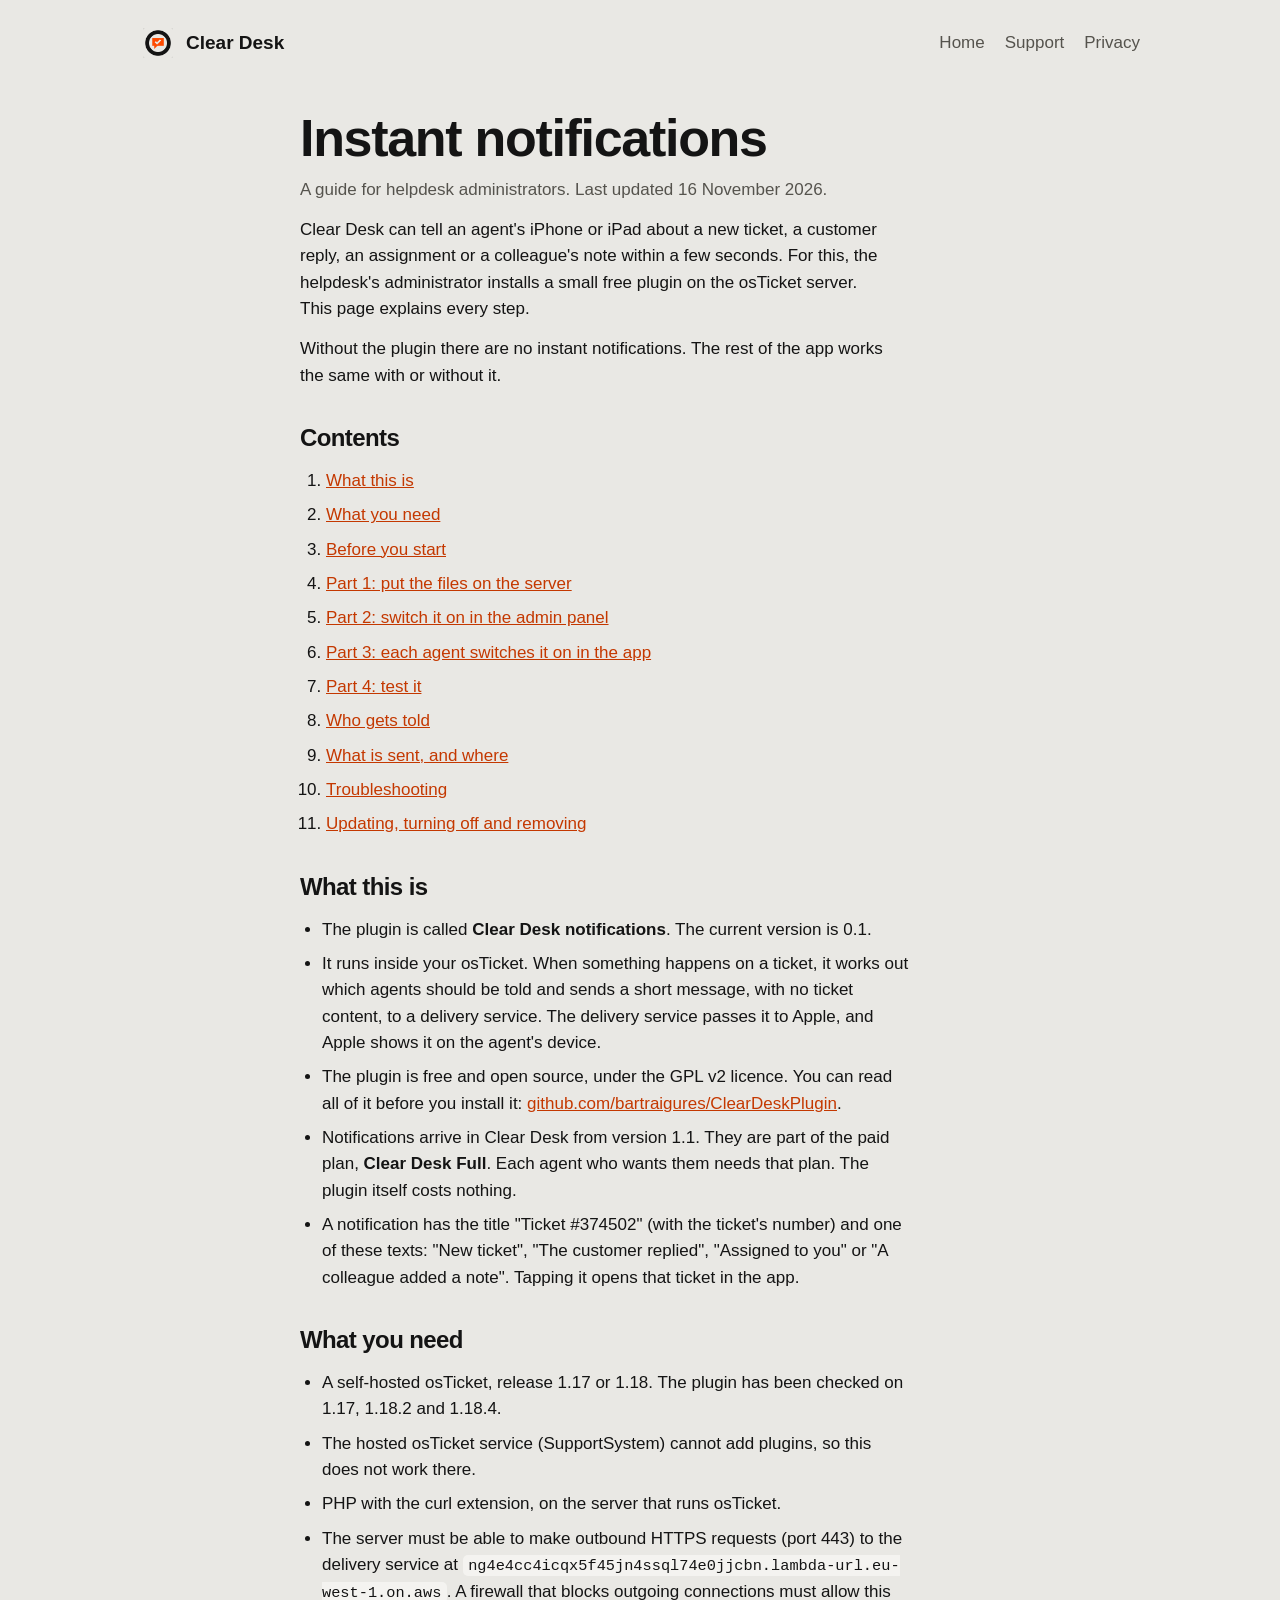
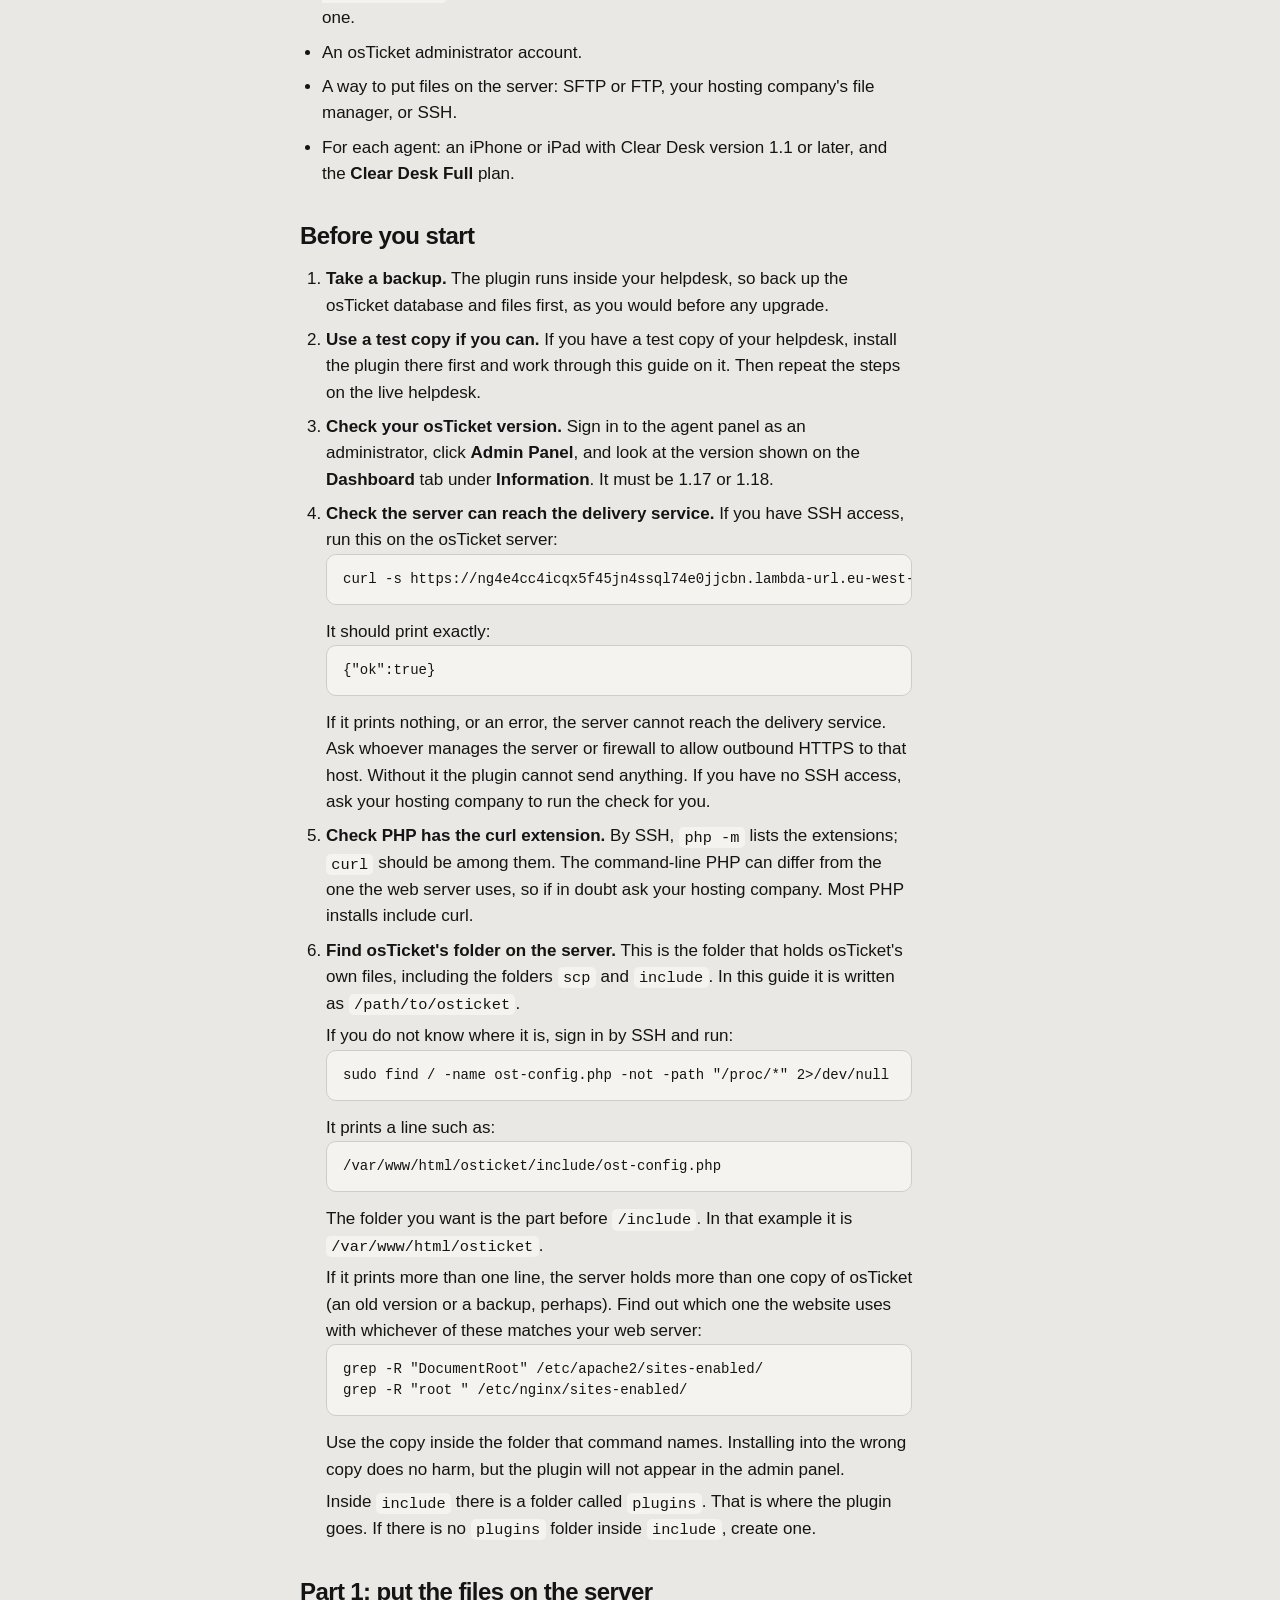
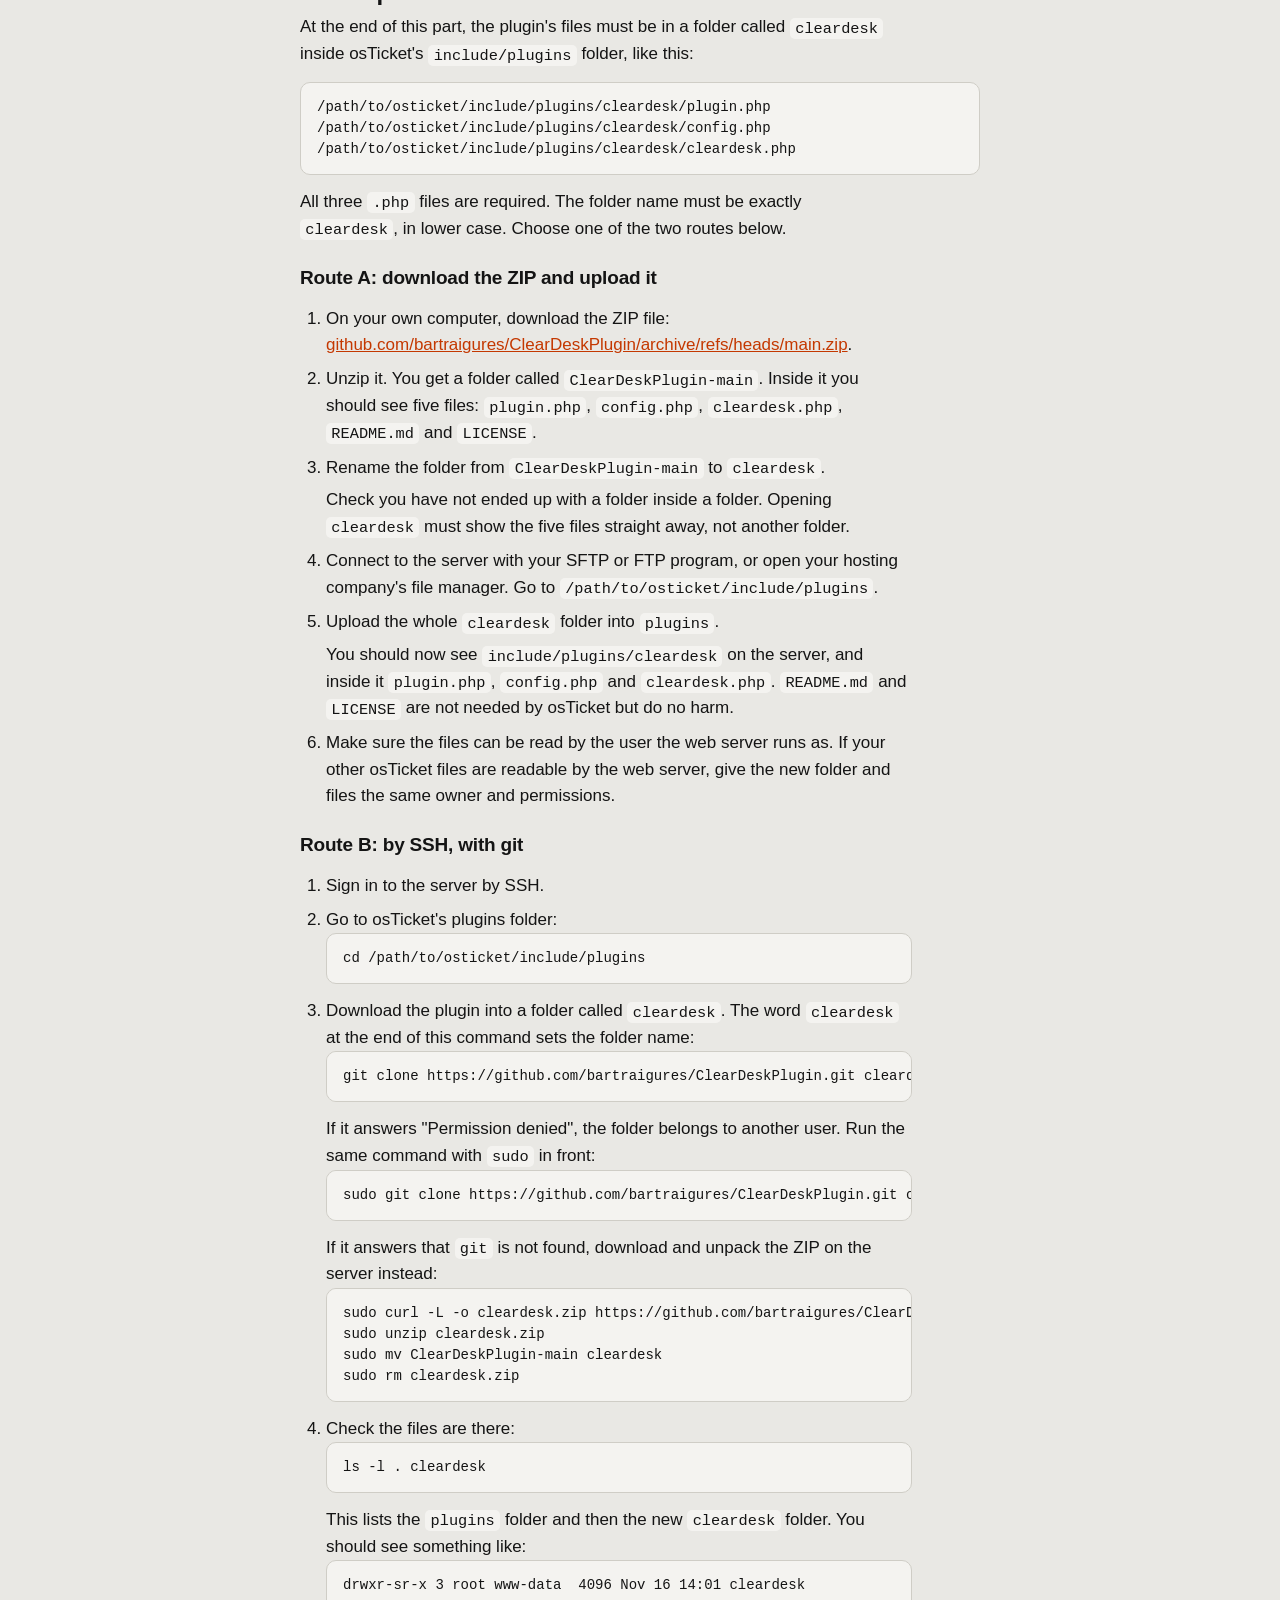
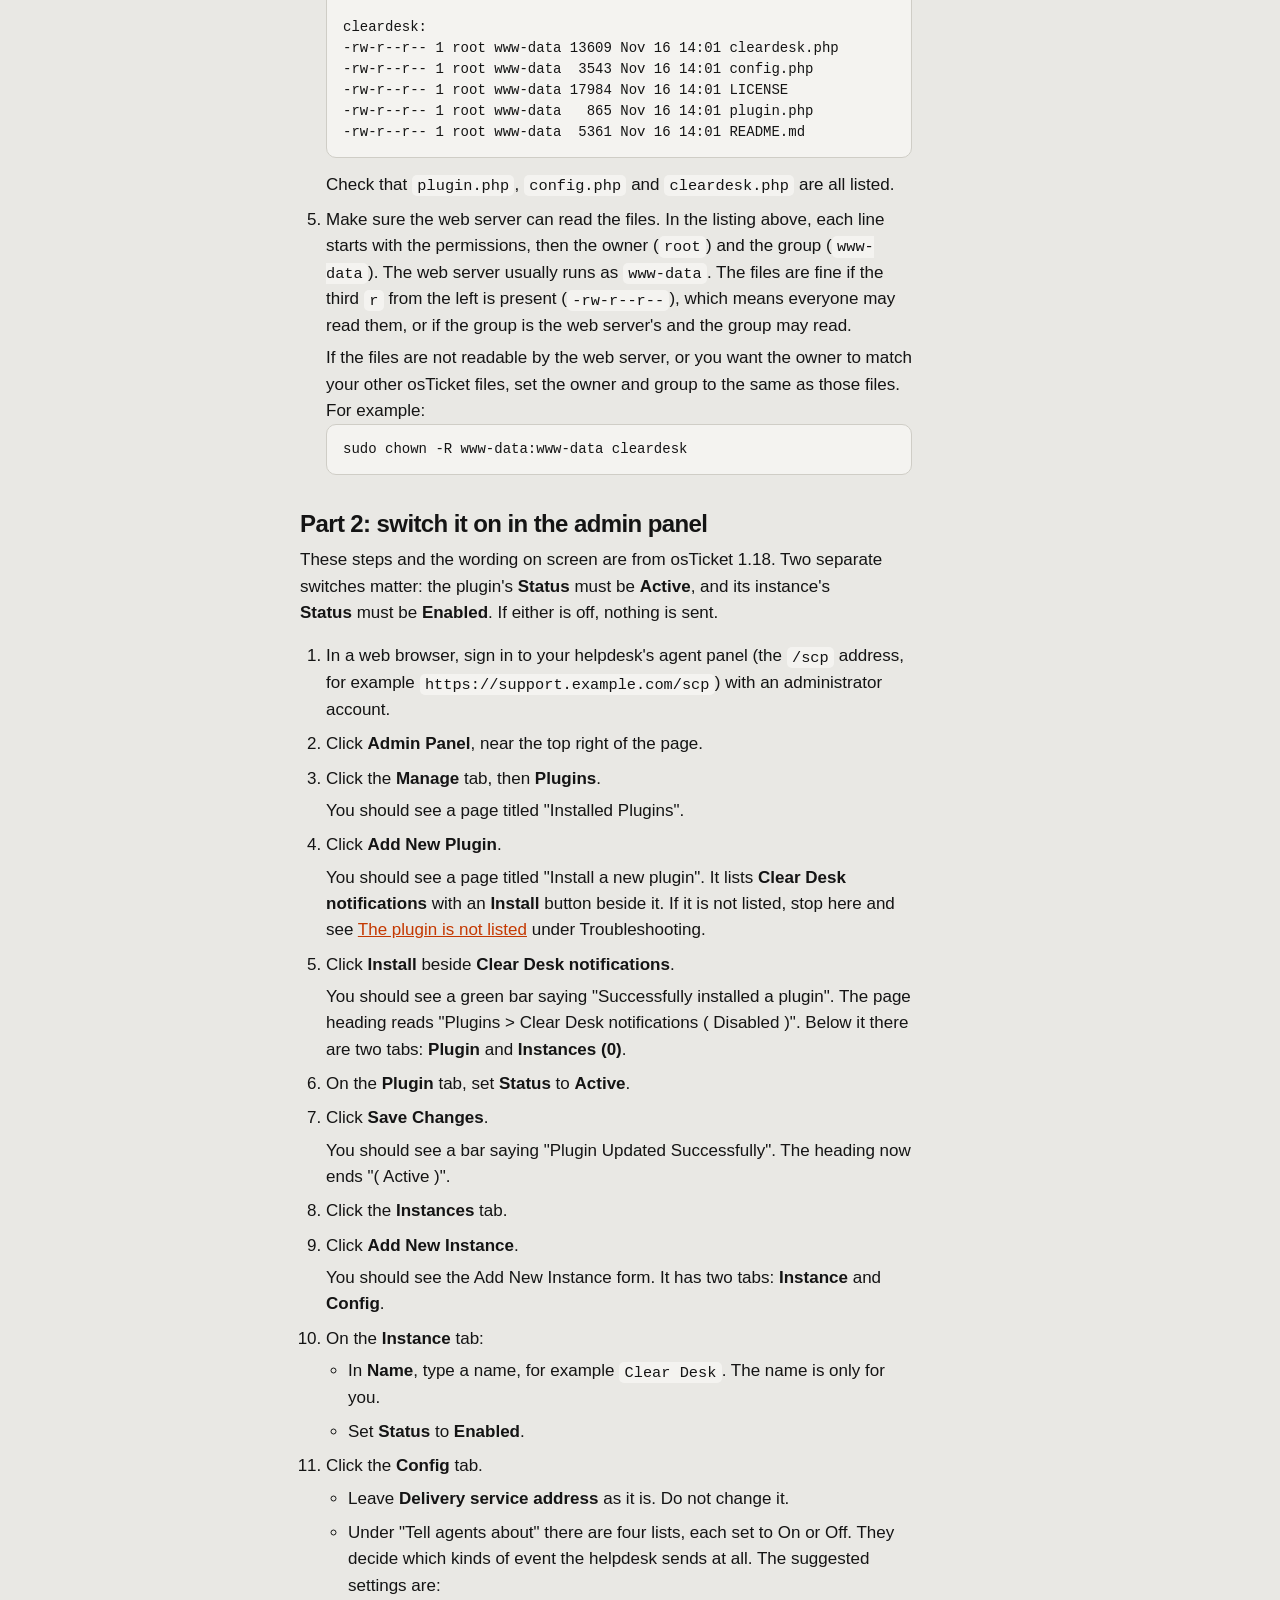
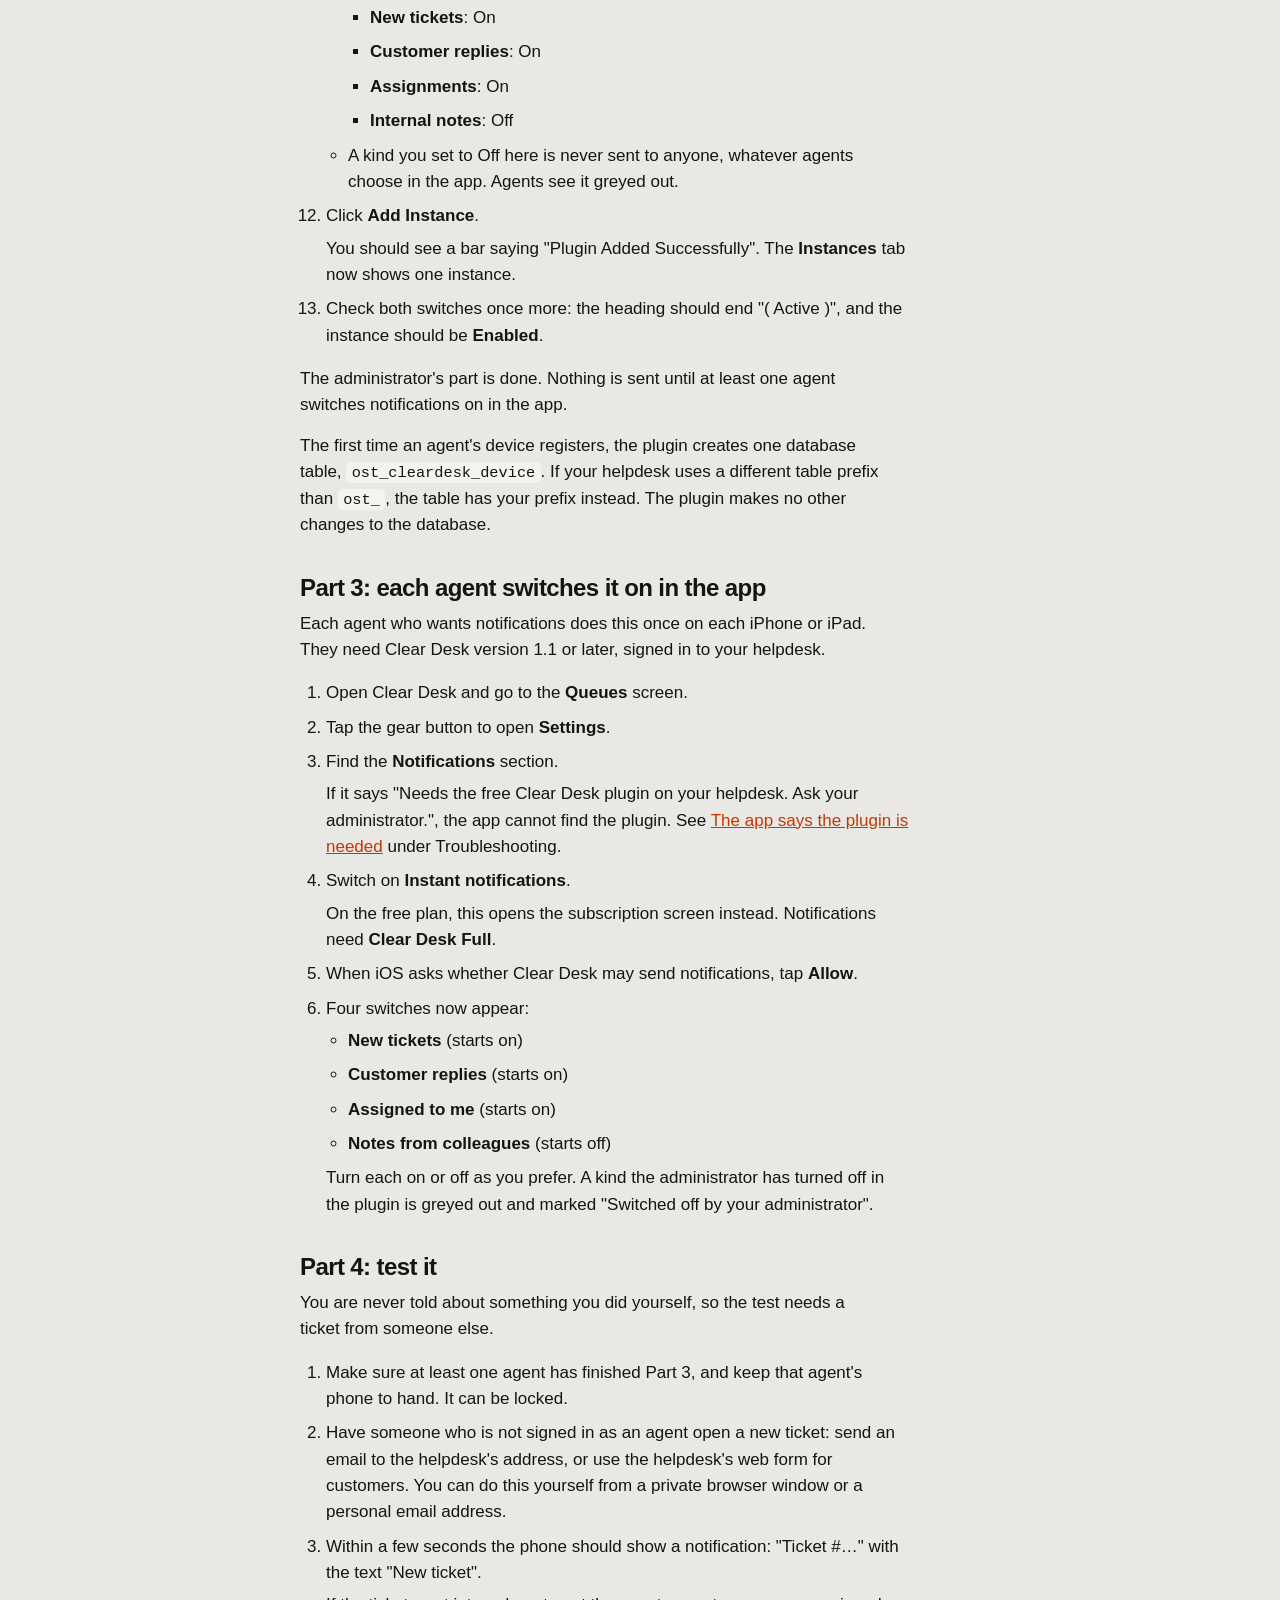
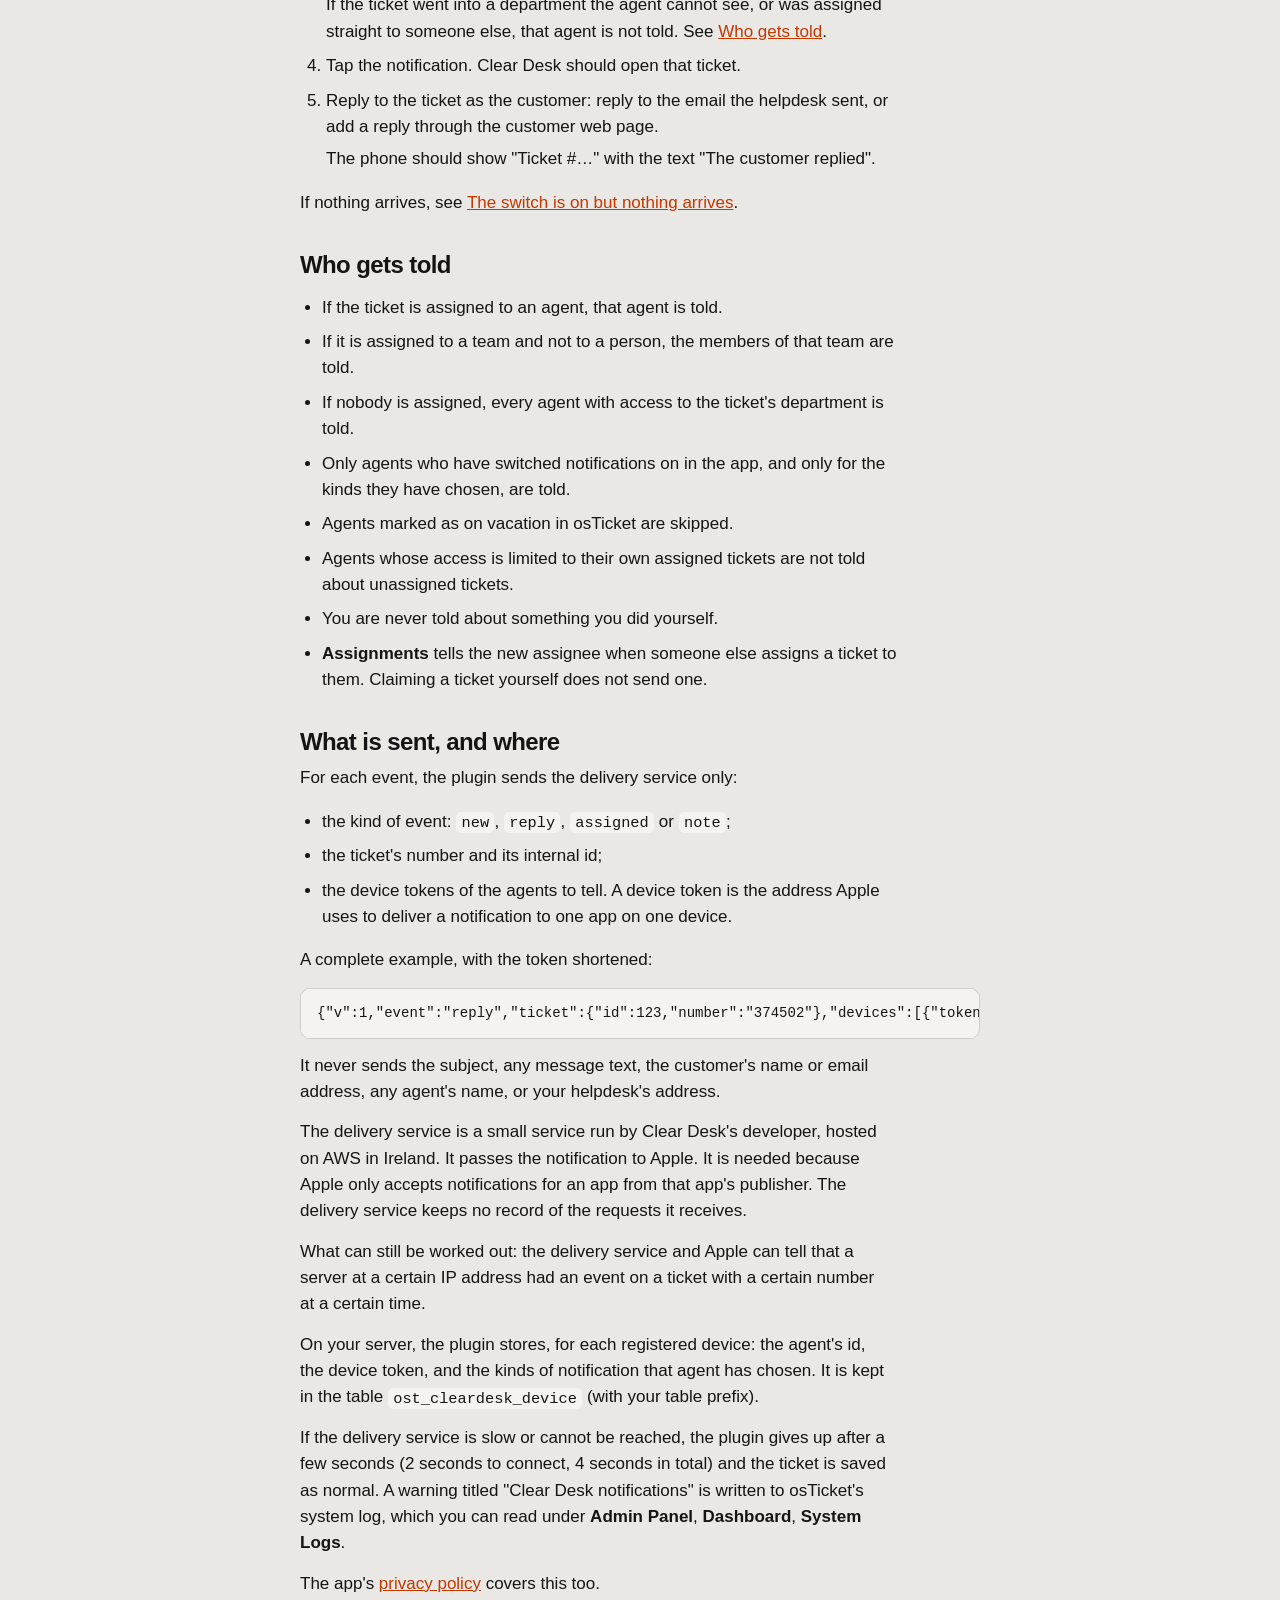
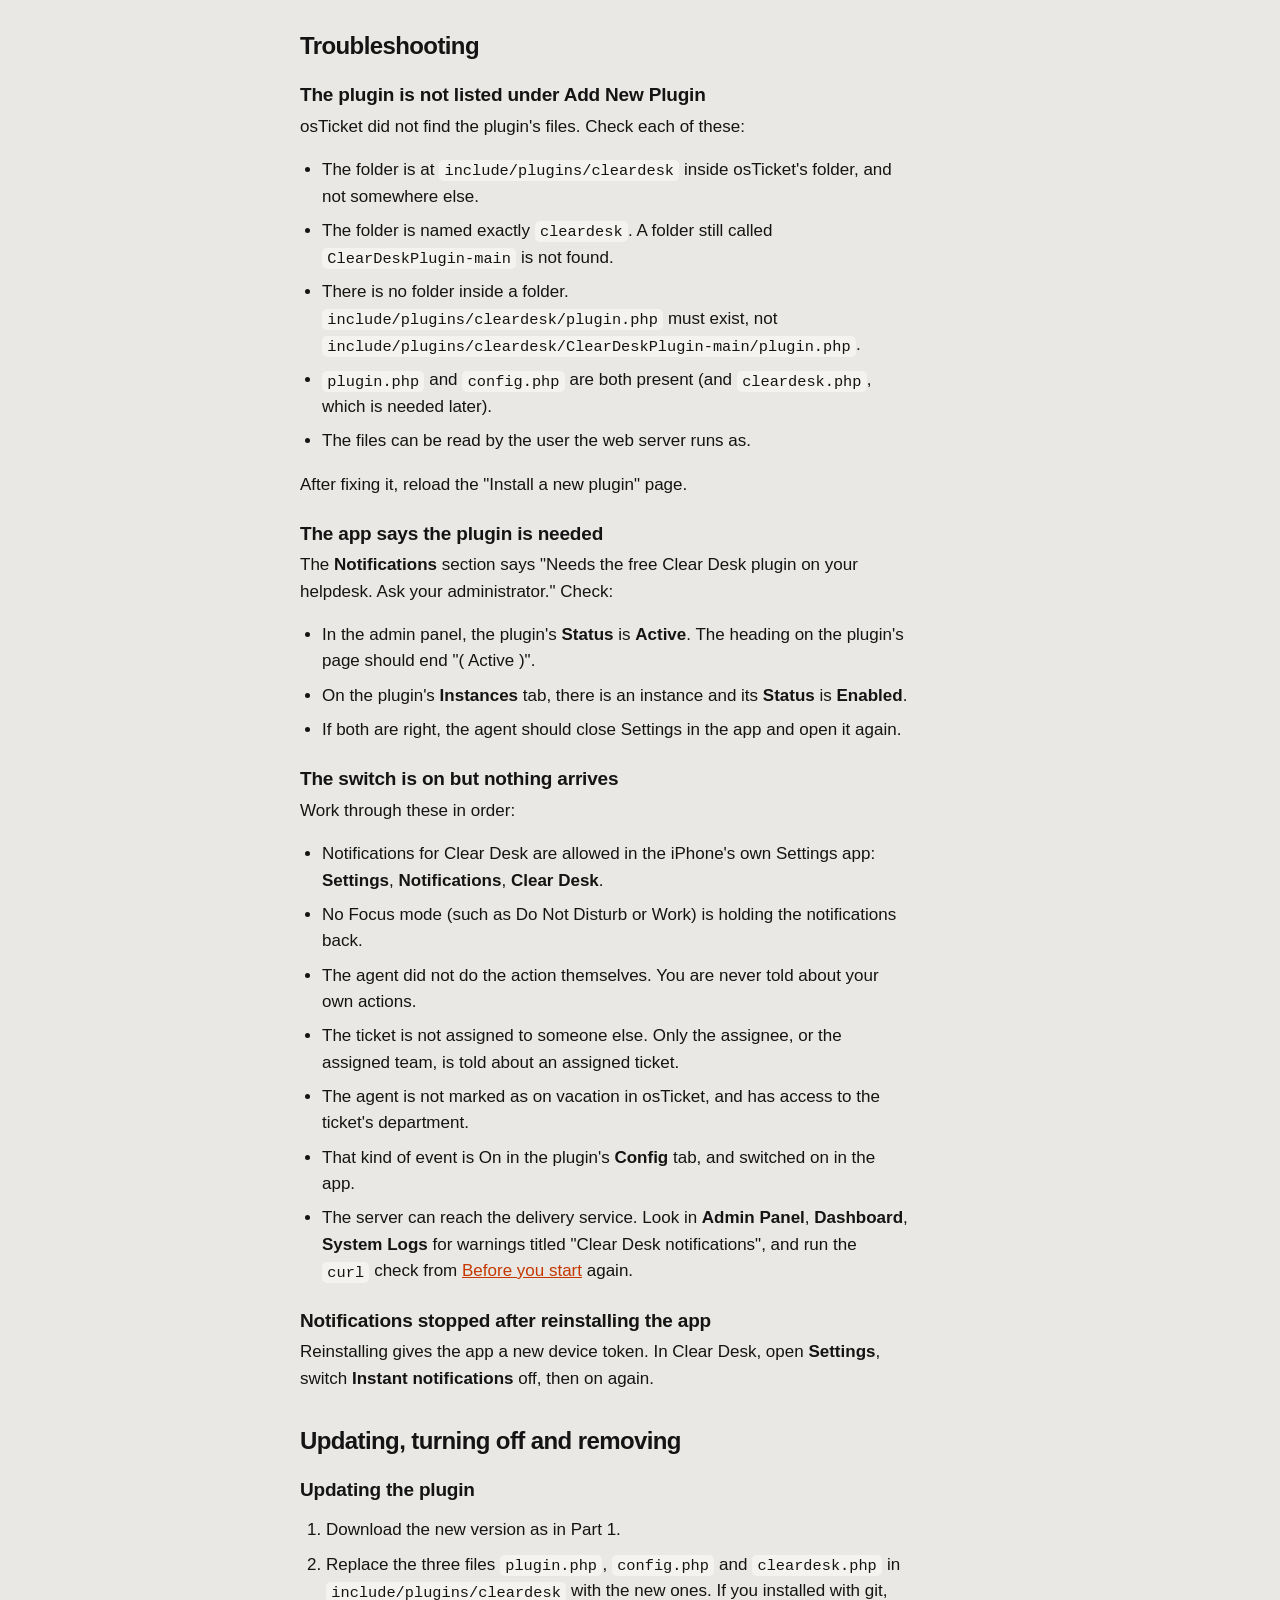
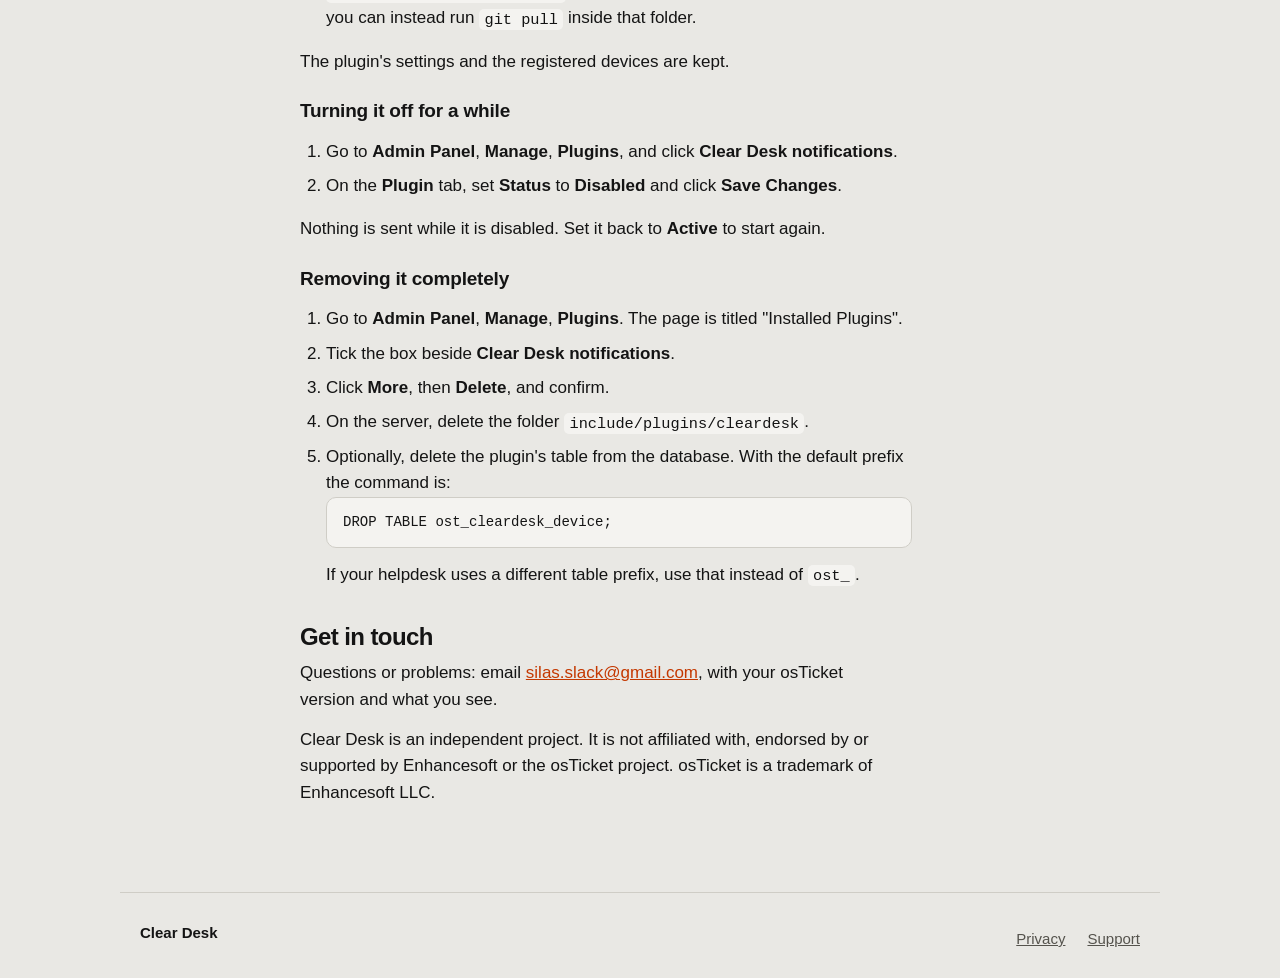
==== commit c789450f: "Guide: how to find the osTicket folder, sudo and no-git routes, reading the file listing Co-Authored" ====
--- a/notifications.html
+++ b/notifications.html
@@ -78,7 +78,17 @@
 <p><strong>Check PHP has the curl extension.</strong> By SSH, <code>php -m</code> lists the extensions; <code>curl</code> should be among them. The command-line PHP can differ from the one the web server uses, so if in doubt ask your hosting company. Most PHP installs include curl.</p>
 </li>
 <li>
-<p><strong>Find osTicket's folder on the server.</strong> This is the folder that holds osTicket's own files, including the folders <code>scp</code> and <code>include</code>. In this guide it is written as <code>/path/to/osticket</code>. Inside <code>include</code> there is a folder called <code>plugins</code>. That is where the plugin goes. If there is no <code>plugins</code> folder inside <code>include</code>, create one.</p>
+<p><strong>Find osTicket's folder on the server.</strong> This is the folder that holds osTicket's own files, including the folders <code>scp</code> and <code>include</code>. In this guide it is written as <code>/path/to/osticket</code>.</p>
+<p>If you do not know where it is, sign in by SSH and run:</p>
+<pre><code>sudo find / -name ost-config.php -not -path "/proc/*" 2&gt;/dev/null</code></pre>
+<p>It prints a line such as:</p>
+<pre><code>/var/www/html/osticket/include/ost-config.php</code></pre>
+<p>The folder you want is the part before <code>/include</code>. In that example it is <code>/var/www/html/osticket</code>.</p>
+<p>If it prints more than one line, the server holds more than one copy of osTicket (an old version or a backup, perhaps). Find out which one the website uses with whichever of these matches your web server:</p>
+<pre><code>grep -R "DocumentRoot" /etc/apache2/sites-enabled/
+grep -R "root " /etc/nginx/sites-enabled/</code></pre>
+<p>Use the copy inside the folder that command names. Installing into the wrong copy does no harm, but the plugin will not appear in the admin panel.</p>
+<p>Inside <code>include</code> there is a folder called <code>plugins</code>. That is where the plugin goes. If there is no <code>plugins</code> folder inside <code>include</code>, create one.</p>
 </li>
 </ol>
 
@@ -125,14 +135,32 @@
 <li>
 <p>Download the plugin into a folder called <code>cleardesk</code>. The word <code>cleardesk</code> at the end of this command sets the folder name:</p>
 <pre><code>git clone https://github.com/bartraigures/ClearDeskPlugin.git cleardesk</code></pre>
+<p>If it answers "Permission denied", the folder belongs to another user. Run the same command with <code>sudo</code> in front:</p>
+<pre><code>sudo git clone https://github.com/bartraigures/ClearDeskPlugin.git cleardesk</code></pre>
+<p>If it answers that <code>git</code> is not found, download and unpack the ZIP on the server instead:</p>
+<pre><code>sudo curl -L -o cleardesk.zip https://github.com/bartraigures/ClearDeskPlugin/archive/refs/heads/main.zip
+sudo unzip cleardesk.zip
+sudo mv ClearDeskPlugin-main cleardesk
+sudo rm cleardesk.zip</code></pre>
 </li>
 <li>
 <p>Check the files are there:</p>
-<pre><code>ls -l cleardesk</code></pre>
-<p>You should see <code>plugin.php</code>, <code>config.php</code> and <code>cleardesk.php</code> among the files listed.</p>
-</li>
-<li>
-<p>Make sure the files can be read by the user the web server runs as. If you ran <code>git clone</code> as a different user, give the folder the same owner and permissions as your other osTicket files.</p>
+<pre><code>ls -l . cleardesk</code></pre>
+<p>This lists the <code>plugins</code> folder and then the new <code>cleardesk</code> folder. You should see something like:</p>
+<pre><code>drwxr-sr-x 3 root www-data  4096 Nov 16 14:01 cleardesk
+
+cleardesk:
+-rw-r--r-- 1 root www-data 13609 Nov 16 14:01 cleardesk.php
+-rw-r--r-- 1 root www-data  3543 Nov 16 14:01 config.php
+-rw-r--r-- 1 root www-data 17984 Nov 16 14:01 LICENSE
+-rw-r--r-- 1 root www-data   865 Nov 16 14:01 plugin.php
+-rw-r--r-- 1 root www-data  5361 Nov 16 14:01 README.md</code></pre>
+<p>Check that <code>plugin.php</code>, <code>config.php</code> and <code>cleardesk.php</code> are all listed.</p>
+</li>
+<li>
+<p>Make sure the web server can read the files. In the listing above, each line starts with the permissions, then the owner (<code>root</code>) and the group (<code>www-data</code>). The web server usually runs as <code>www-data</code>. The files are fine if the third <code>r</code> from the left is present (<code>-rw-r--r--</code>), which means everyone may read them, or if the group is the web server's and the group may read.</p>
+<p>If the files are not readable by the web server, or you want the owner to match your other osTicket files, set the owner and group to the same as those files. For example:</p>
+<pre><code>sudo chown -R www-data:www-data cleardesk</code></pre>
 </li>
 </ol>
 
